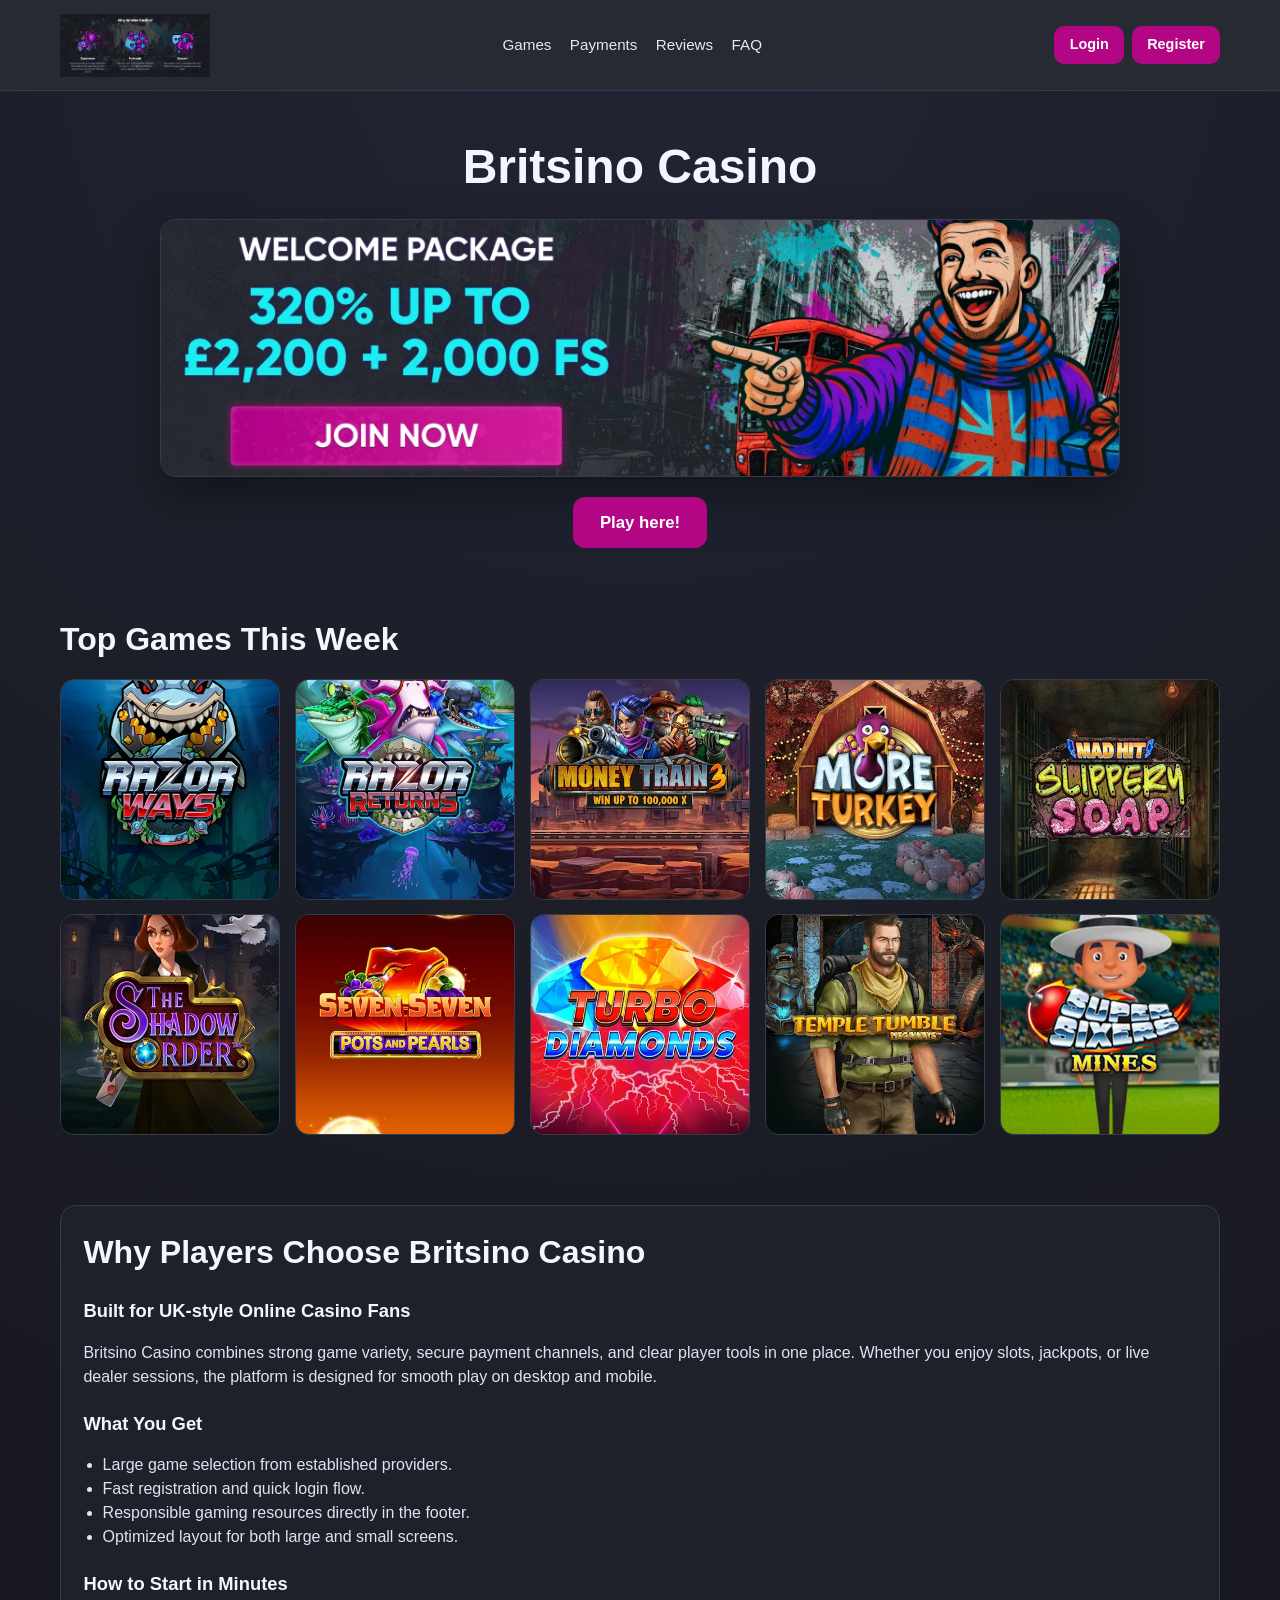
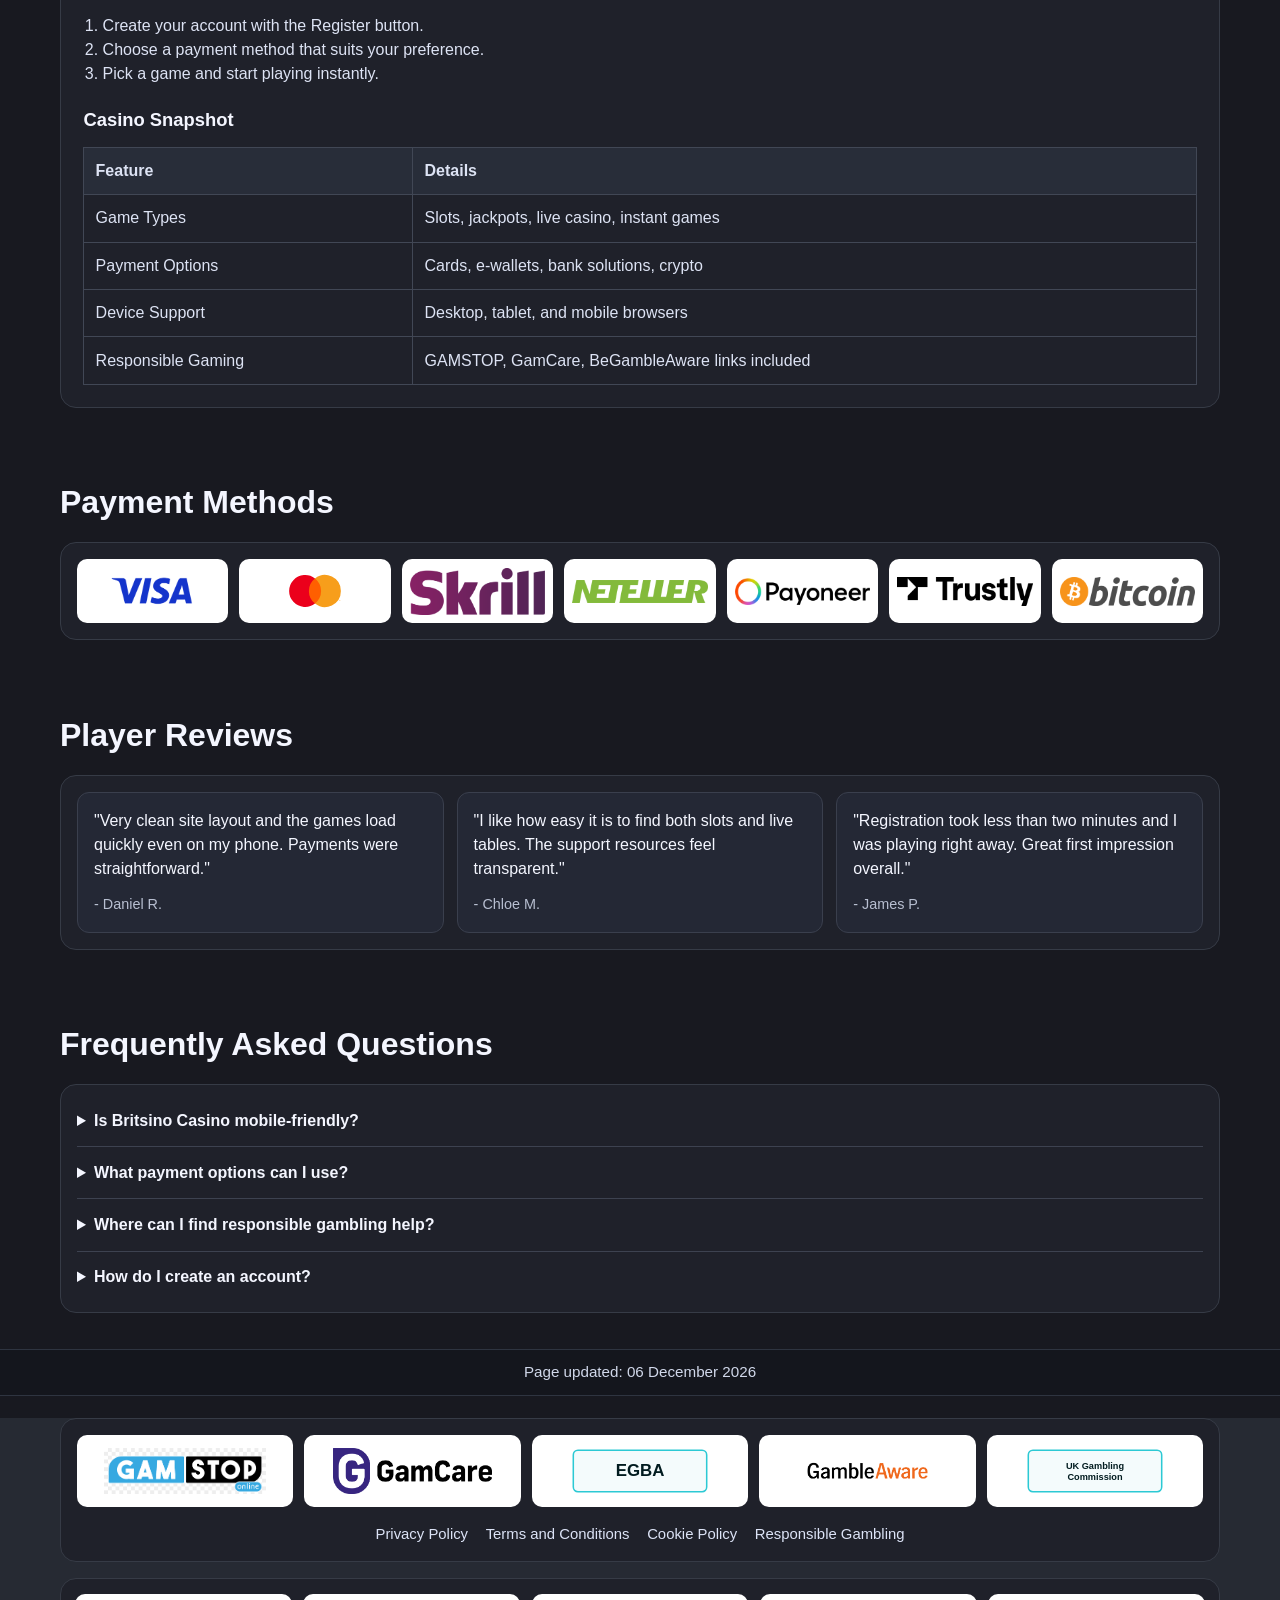
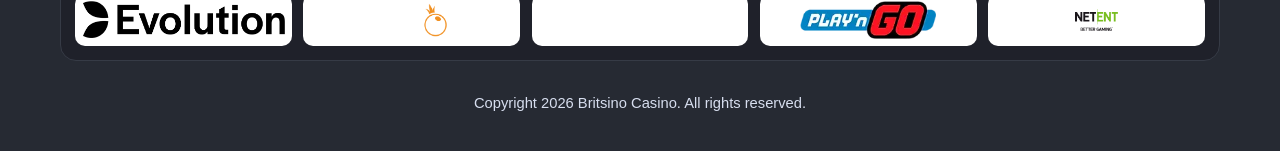
==== en-gb/index.html @ b492dff0 "Add /en-gb homepage copy and canonical/hreflang setup" ====
<!doctype html>
<html lang="en-GB">
  <head>
    <meta charset="UTF-8" />
    <meta name="viewport" content="width=device-width, initial-scale=1.0" />
    <title>Britsino Casino | Home</title>
    <meta
      name="description"
      content="Play top slots, live casino games, and instant classics at Britsino Casino with fast payouts and trusted payment options."
    />
    <base href="/" />
    <link rel="canonical" href="/en-gb/" />
    <link rel="alternate" hreflang="en" href="/en-gb/" />
    <link rel="alternate" hreflang="en-gb" href="/en-gb/" />
    <link rel="icon" type="image/x-icon" href="favicon (12).ico" />
    <link rel="stylesheet" href="styles.css" />
  </head>
  <body>
    <header class="site-header">
      <div class="container header-wrap">
        <a class="brand" href="#" aria-label="Britsino homepage">
          <img src="britsino.webp" alt="Britsino Casino" loading="eager" />
        </a>

        <nav class="main-nav" aria-label="Main navigation">
          <a href="#games">Games</a>
          <a href="#payments">Payments</a>
          <a href="#reviews">Reviews</a>
          <a href="#faq">FAQ</a>
        </nav>

        <div class="header-actions">
          <a class="btn header-btn" href="#">Login</a>
          <a class="btn header-btn" href="/go/">Register</a>
        </div>
      </div>
    </header>

    <main>
      <section class="hero">
        <div class="container">
          <h1>Britsino Casino</h1>
          <img
            class="hero-banner"
            src="britsino casino.webp"
            alt="Britsino Casino banner"
            loading="eager"
          />
          <a href="/go/" class="btn cta-btn">Play here!</a>
        </div>
      </section>

      <section id="games" class="games-section">
        <div class="container">
          <h2>Top Games This Week</h2>
          <div class="games-grid" aria-label="Casino games gallery">
            <article class="game-card"><img src="game images/razor-ways.webp" alt="Razor Ways" loading="lazy" /></article>
            <article class="game-card"><img src="game images/razor-returns.webp" alt="Razor Returns" loading="lazy" /></article>
            <article class="game-card"><img src="game images/money-train-3.webp" alt="Money Train 3" loading="lazy" /></article>
            <article class="game-card"><img src="game images/more-turkey.webp" alt="More Turkey" loading="lazy" /></article>
            <article class="game-card"><img src="game images/mad-hit-slippery-soap.webp" alt="Mad Hit Slippery Soap" loading="lazy" /></article>
            <article class="game-card"><img src="game images/the-shadow-order-pushgaming.webp" alt="The Shadow Order" loading="lazy" /></article>
            <article class="game-card"><img src="game images/seven-seven-pots-and-pearls.webp" alt="Seven Seven Pots and Pearls" loading="lazy" /></article>
            <article class="game-card"><img src="game images/turbo-diamonds-hold-and-win.webp" alt="Turbo Diamonds Hold and Win" loading="lazy" /></article>
            <article class="game-card"><img src="game images/temple-tumble.webp" alt="Temple Tumble" loading="lazy" /></article>
            <article class="game-card"><img src="game images/super-sixers-mines.webp" alt="Super Sixers Mines" loading="lazy" /></article>
          </div>
        </div>
      </section>

      <section class="seo-section">
        <div class="container seo-wrap">
          <h2>Why Players Choose Britsino Casino</h2>
          <h3>Built for UK-style Online Casino Fans</h3>
          <p>
            Britsino Casino combines strong game variety, secure payment channels, and clear player tools in one place. Whether you enjoy slots, jackpots, or live dealer sessions, the platform is designed for smooth play on desktop and mobile.
          </p>

          <h3>What You Get</h3>
          <ul>
            <li>Large game selection from established providers.</li>
            <li>Fast registration and quick login flow.</li>
            <li>Responsible gaming resources directly in the footer.</li>
            <li>Optimized layout for both large and small screens.</li>
          </ul>

          <h3>How to Start in Minutes</h3>
          <ol>
            <li>Create your account with the Register button.</li>
            <li>Choose a payment method that suits your preference.</li>
            <li>Pick a game and start playing instantly.</li>
          </ol>

          <h3>Casino Snapshot</h3>
          <div class="table-wrap">
            <table>
              <thead>
                <tr>
                  <th>Feature</th>
                  <th>Details</th>
                </tr>
              </thead>
              <tbody>
                <tr>
                  <td>Game Types</td>
                  <td>Slots, jackpots, live casino, instant games</td>
                </tr>
                <tr>
                  <td>Payment Options</td>
                  <td>Cards, e-wallets, bank solutions, crypto</td>
                </tr>
                <tr>
                  <td>Device Support</td>
                  <td>Desktop, tablet, and mobile browsers</td>
                </tr>
                <tr>
                  <td>Responsible Gaming</td>
                  <td>GAMSTOP, GamCare, BeGambleAware links included</td>
                </tr>
              </tbody>
            </table>
          </div>
        </div>
      </section>

      <section id="payments" class="payments-section">
        <div class="container">
          <h2>Payment Methods</h2>
          <div class="payments-grid">
            <img src="payment methods/visa-method.png" alt="Visa" loading="lazy" />
            <img src="payment methods/mastercard-method.svg" alt="Mastercard" loading="lazy" />
            <img src="payment methods/skrill-method.png" alt="Skrill" loading="lazy" />
            <img src="payment methods/neteller-method.png" alt="Neteller" loading="lazy" />
            <img src="payment methods/payoneer-method.png" alt="Payoneer" loading="lazy" />
            <img src="payment methods/trustly-method.webp" alt="Trustly" loading="lazy" />
            <img src="payment methods/bitcoin-method.png" alt="Bitcoin" loading="lazy" />
          </div>
        </div>
      </section>

      <section id="reviews" class="reviews-section">
        <div class="container">
          <h2>Player Reviews</h2>
          <div class="reviews-grid">
            <article class="review-card">
              <p>"Very clean site layout and the games load quickly even on my phone. Payments were straightforward."</p>
              <span>- Daniel R.</span>
            </article>
            <article class="review-card">
              <p>"I like how easy it is to find both slots and live tables. The support resources feel transparent."</p>
              <span>- Chloe M.</span>
            </article>
            <article class="review-card">
              <p>"Registration took less than two minutes and I was playing right away. Great first impression overall."</p>
              <span>- James P.</span>
            </article>
          </div>
        </div>
      </section>

      <section id="faq" class="faq-section">
        <div class="container">
          <h2>Frequently Asked Questions</h2>
          <div class="faq-list">
            <details>
              <summary>Is Britsino Casino mobile-friendly?</summary>
              <p>Yes. The platform is optimized for modern mobile browsers with compact navigation and responsive content blocks.</p>
            </details>
            <details>
              <summary>What payment options can I use?</summary>
              <p>You can use cards, e-wallets, Trustly-style bank methods, and selected crypto options depending on availability.</p>
            </details>
            <details>
              <summary>Where can I find responsible gambling help?</summary>
              <p>Trusted organizations are linked in the footer, including GAMSTOP, GamCare, EGBA, and BeGambleAware.</p>
            </details>
            <details>
              <summary>How do I create an account?</summary>
              <p>Click the Register button in the header, fill in your details, and complete the quick sign-up process.</p>
            </details>
          </div>
        </div>
      </section>
    </main>

    <section class="page-updated" aria-label="Page update timestamp">
      <div class="container">
        <p>Page updated: <time id="updated-date" datetime="2026-05-12">12 May 2026</time></p>
      </div>
    </section>

    <footer class="site-footer">
      <div class="container footer-top">
        <div class="trust-badges" aria-label="Trust organizations">
          <a href="https://www.gamstop.co.uk/" target="_blank" rel="noopener noreferrer">
            <img src="trust badges/gamstop.png" alt="Gamstop" loading="lazy" />
          </a>
          <a href="https://www.gamcare.org.uk/" target="_blank" rel="noopener noreferrer">
            <img src="trust badges/GamCare.png" alt="GamCare" loading="lazy" />
          </a>
          <a href="https://www.egba.eu/" target="_blank" rel="noopener noreferrer">
            <img src="trust badges/egba.svg" alt="EGBA" loading="lazy" />
          </a>
          <a href="https://www.begambleaware.org/" target="_blank" rel="noopener noreferrer">
            <img src="trust badges/gambleaware.png" alt="BeGambleAware" loading="lazy" />
          </a>
          <a href="https://www.gamblingcommission.gov.uk/" target="_blank" rel="noopener noreferrer">
            <img src="trust badges/uk-gambling-commission.svg" alt="UK Gambling Commission" loading="lazy" />
          </a>
        </div>

        <nav class="policy-links" aria-label="Policy links">
          <a href="#">Privacy Policy</a>
          <a href="#">Terms and Conditions</a>
          <a href="#">Cookie Policy</a>
          <a href="#">Responsible Gambling</a>
        </nav>
      </div>

      <div class="container providers-wrap" aria-label="Game providers">
        <img src="providers/evolution.png" alt="Evolution" loading="lazy" />
        <img src="providers/pragmatic-play.png" alt="Pragmatic Play" loading="lazy" />
        <img src="providers/quickspin.png" alt="Quickspin" loading="lazy" />
        <img src="providers/playngo.webp" alt="Play'n GO" loading="lazy" />
        <img src="providers/netentlogo.png" alt="NetEnt" loading="lazy" />
      </div>

      <div class="container copyright">
        <p>Copyright 2026 Britsino Casino. All rights reserved.</p>
      </div>
    </footer>

    <script src="script.js"></script>
  </body>
</html>
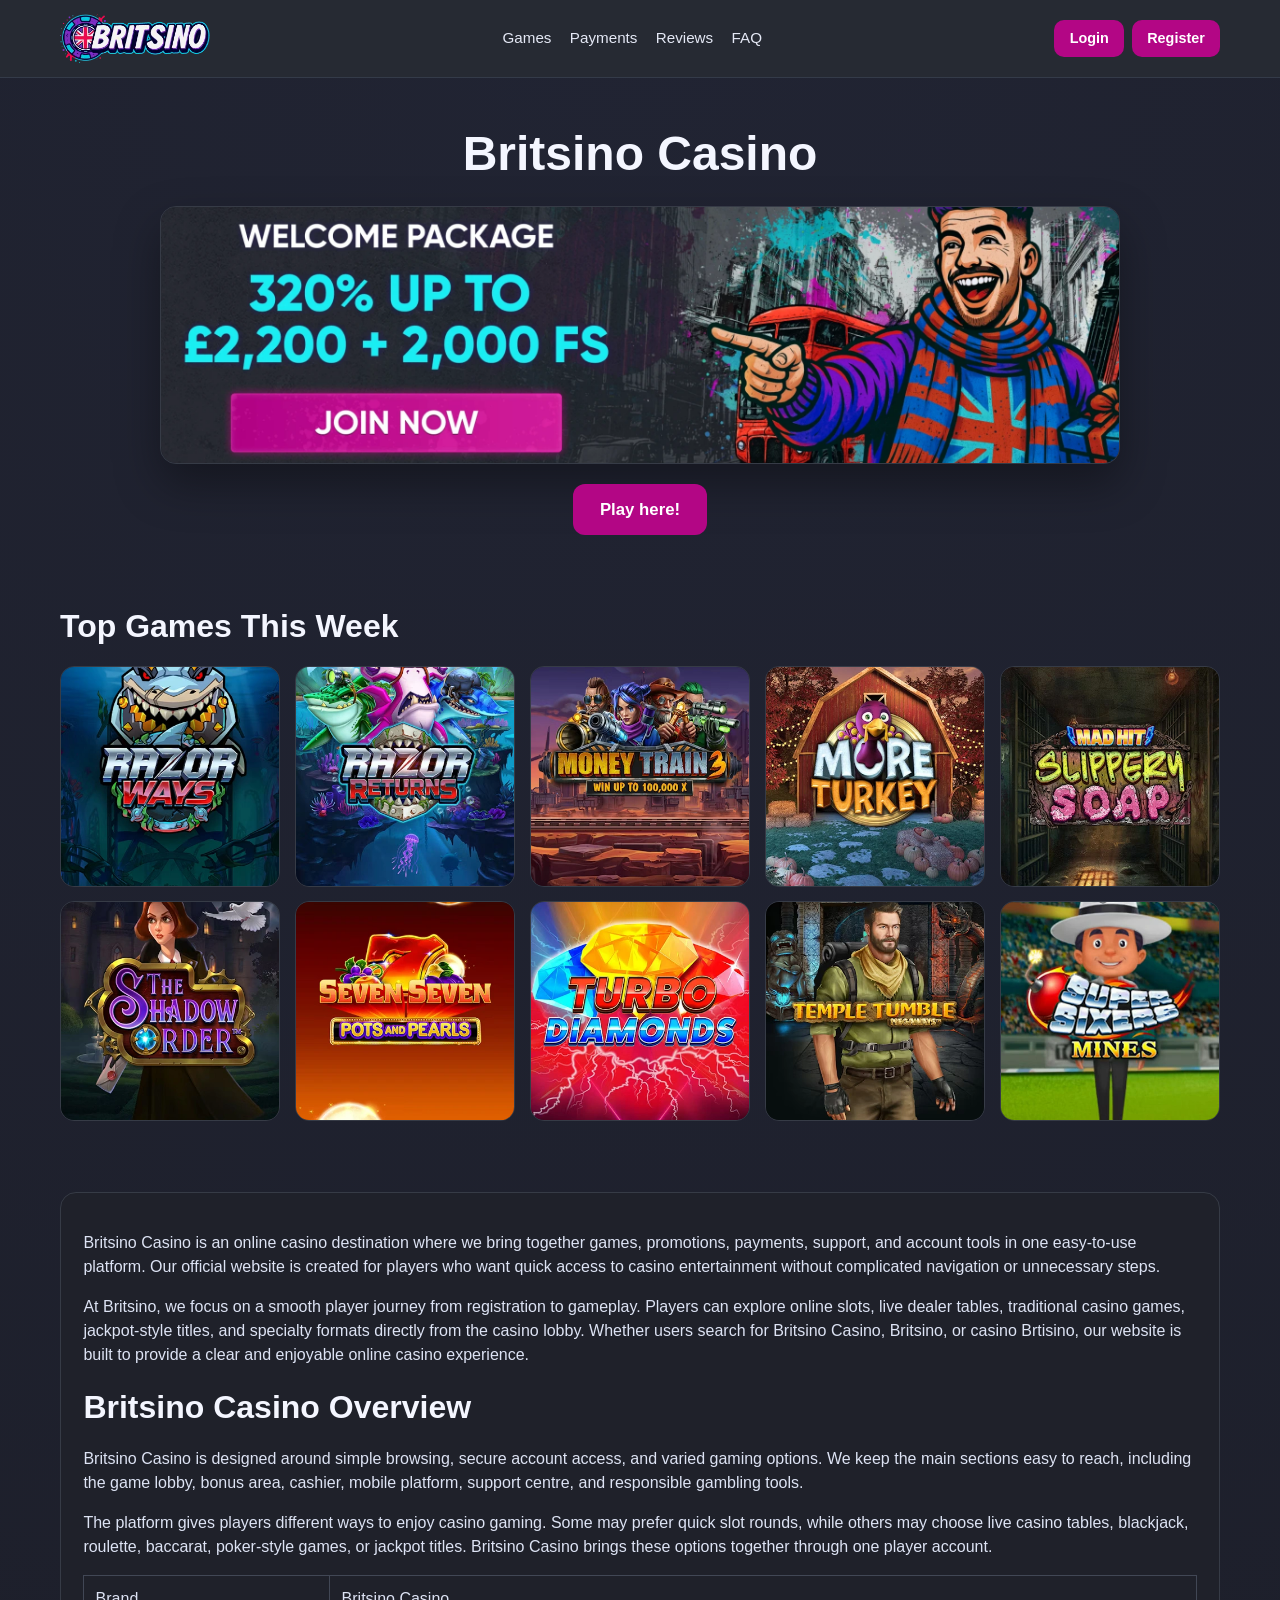
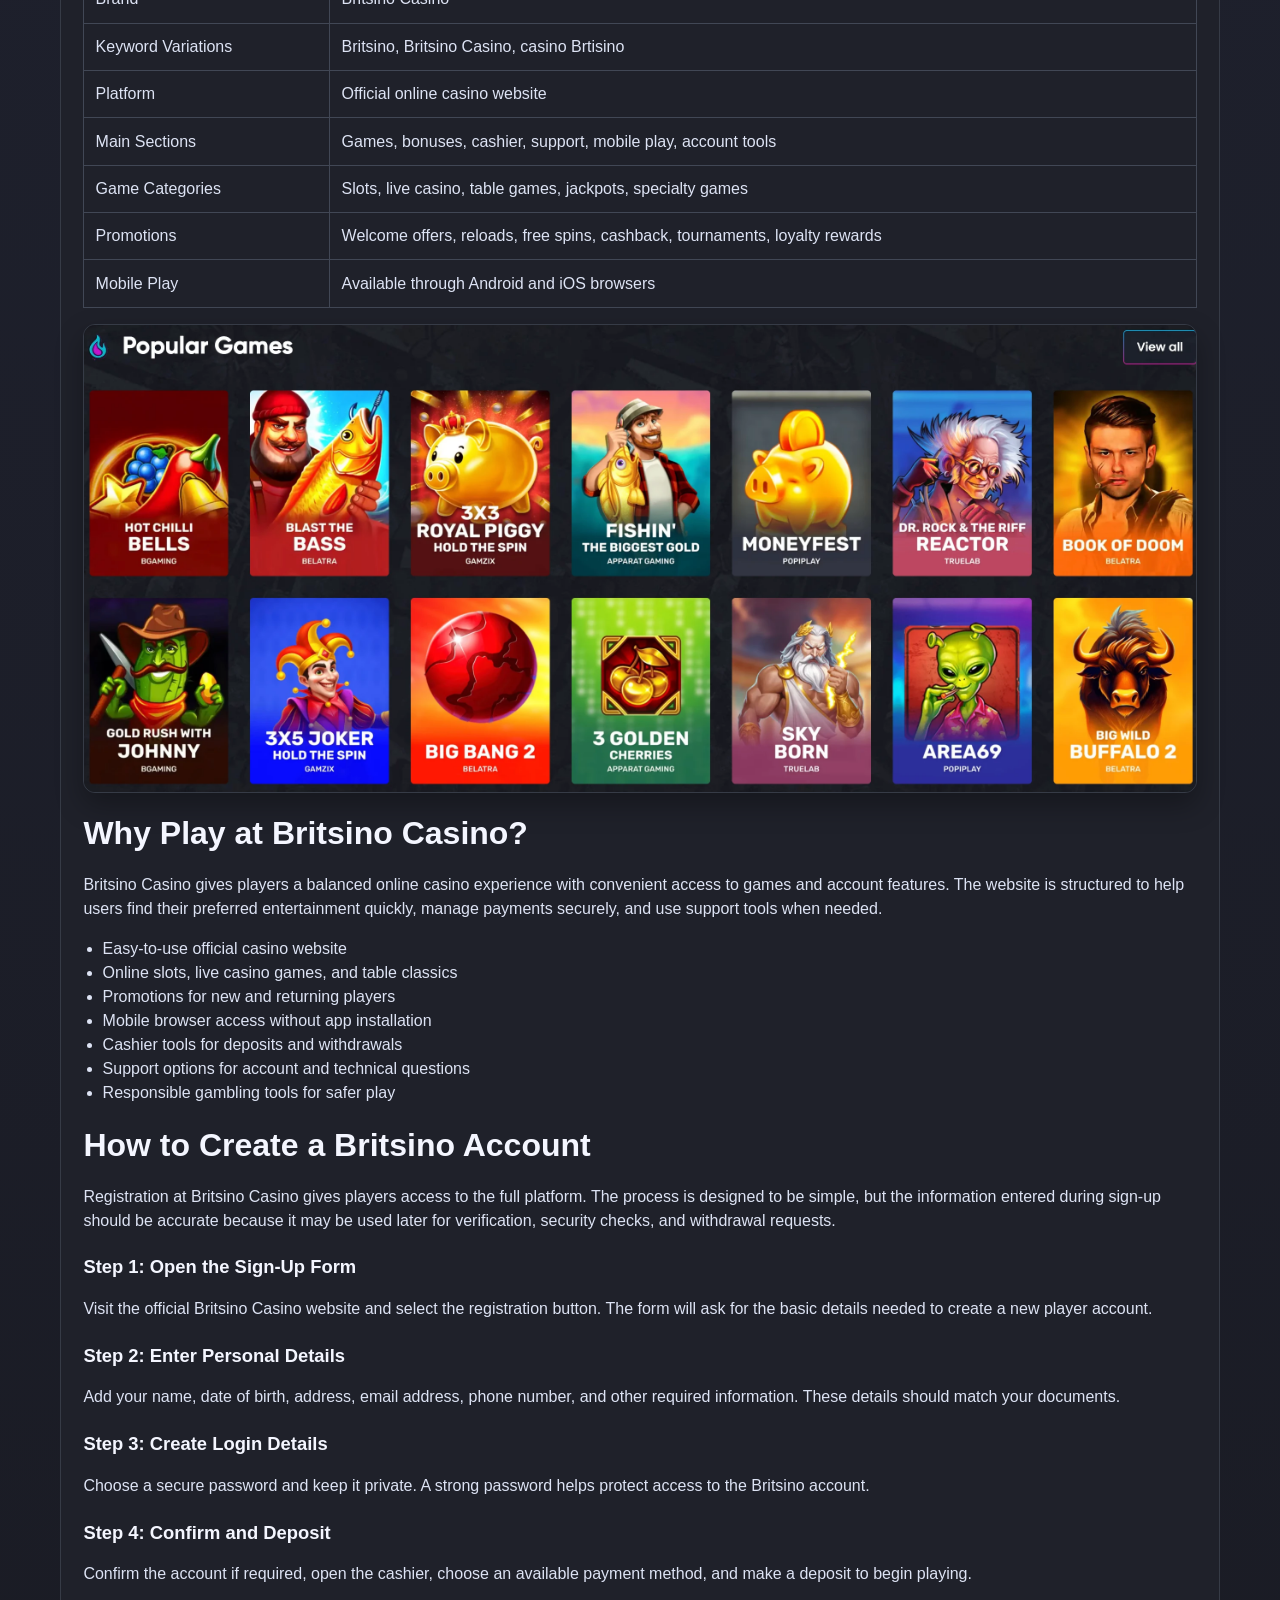
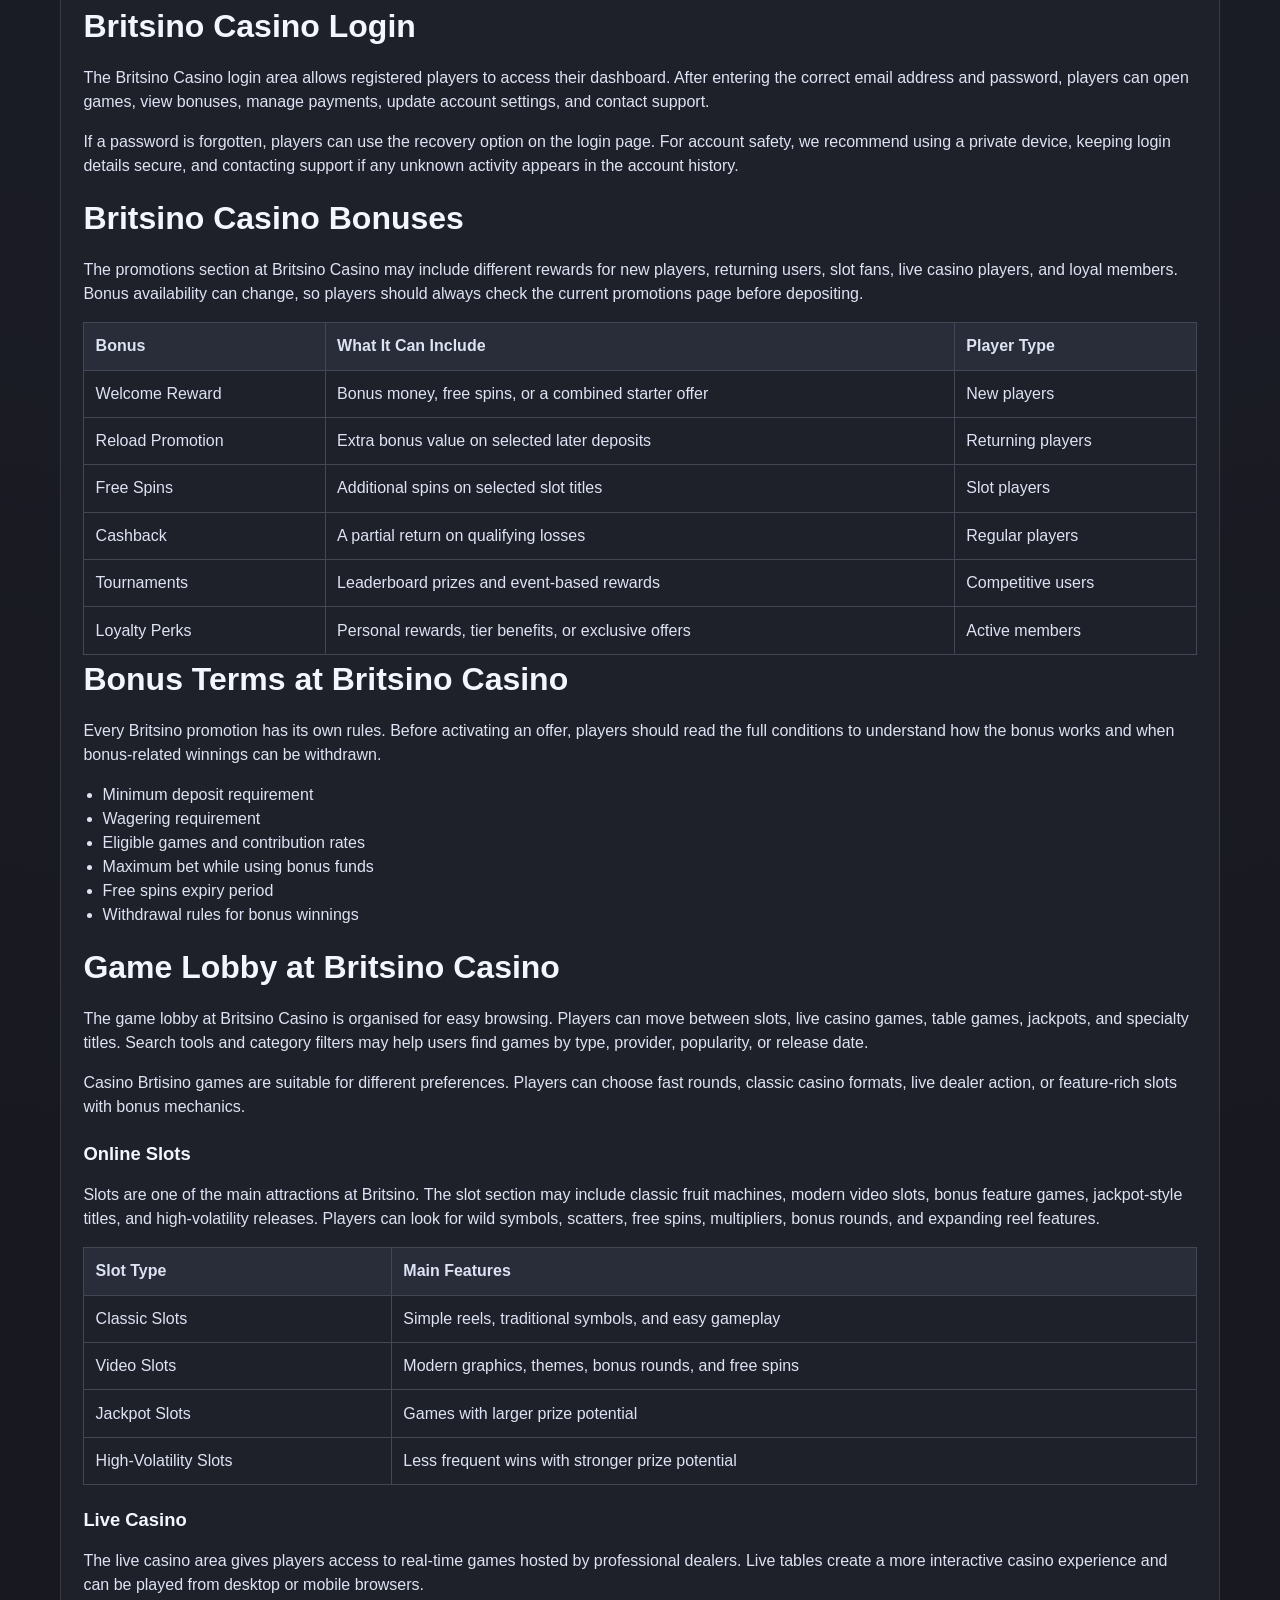
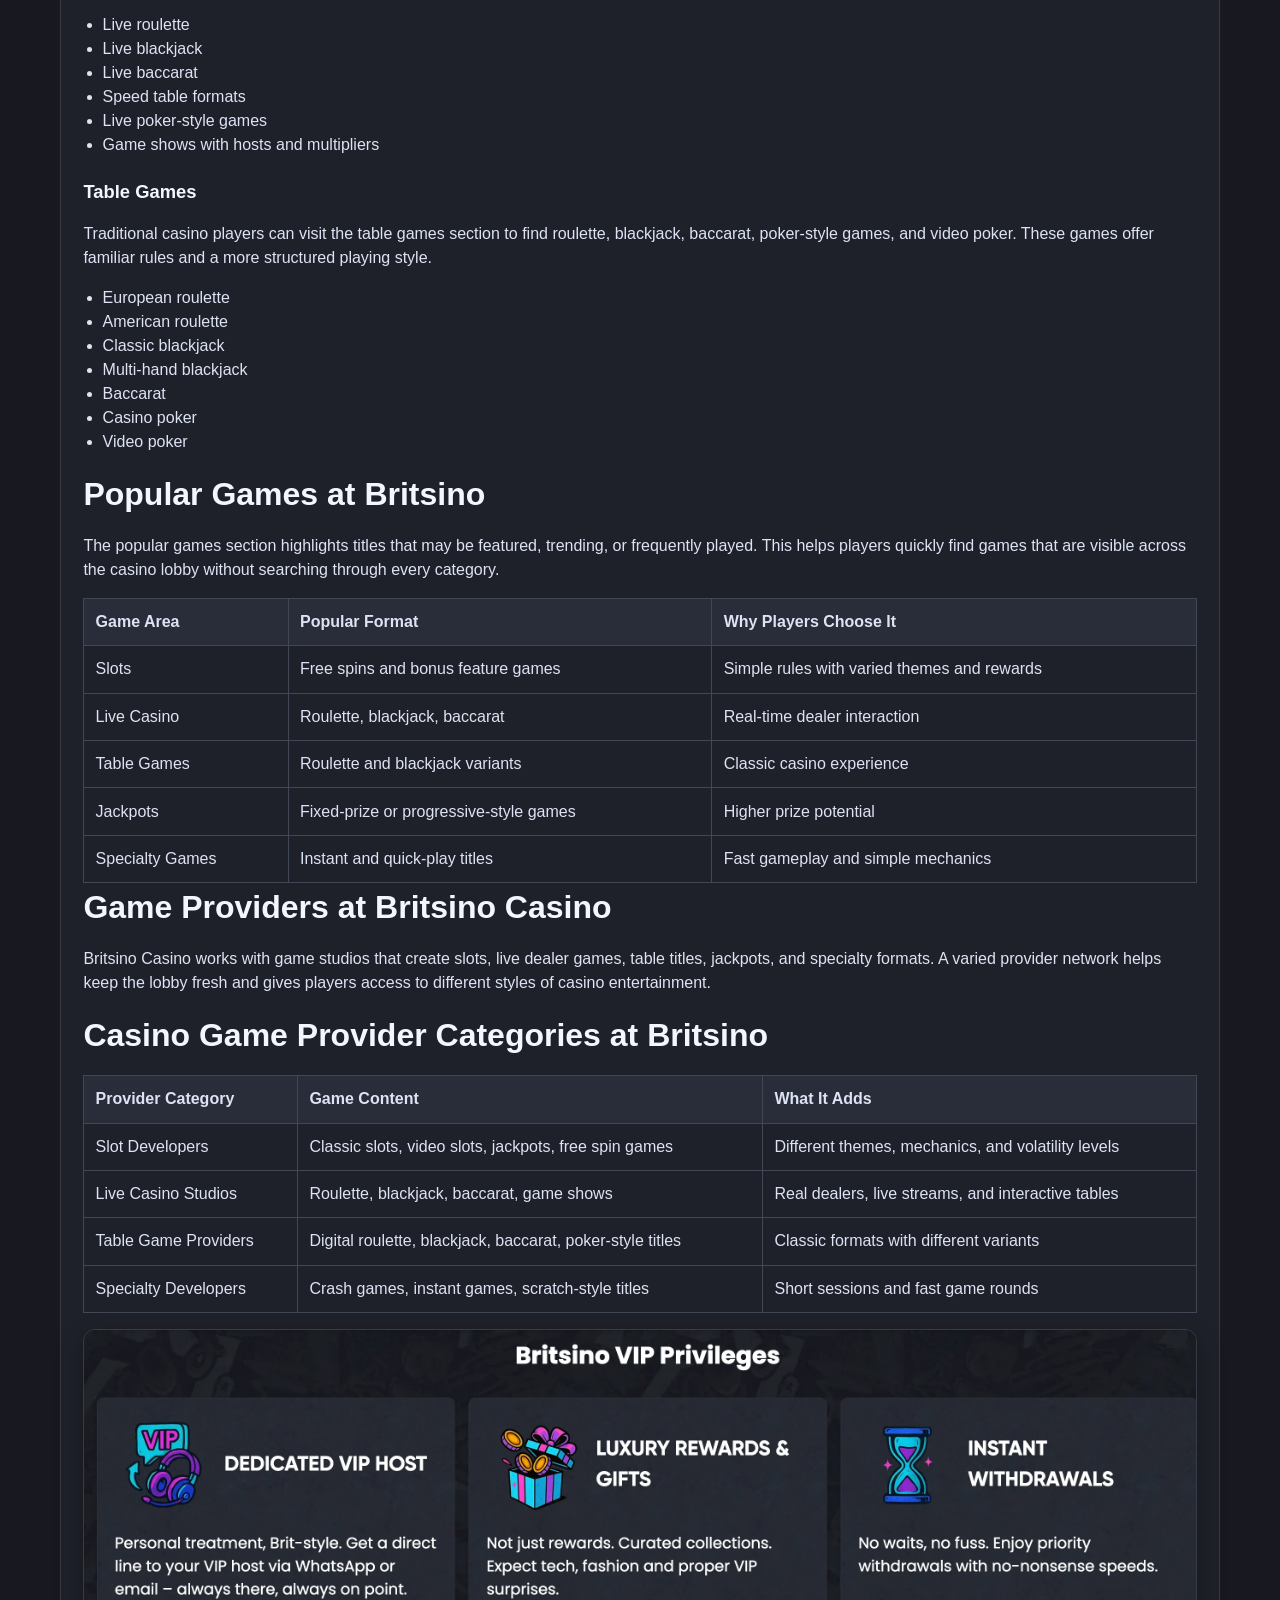
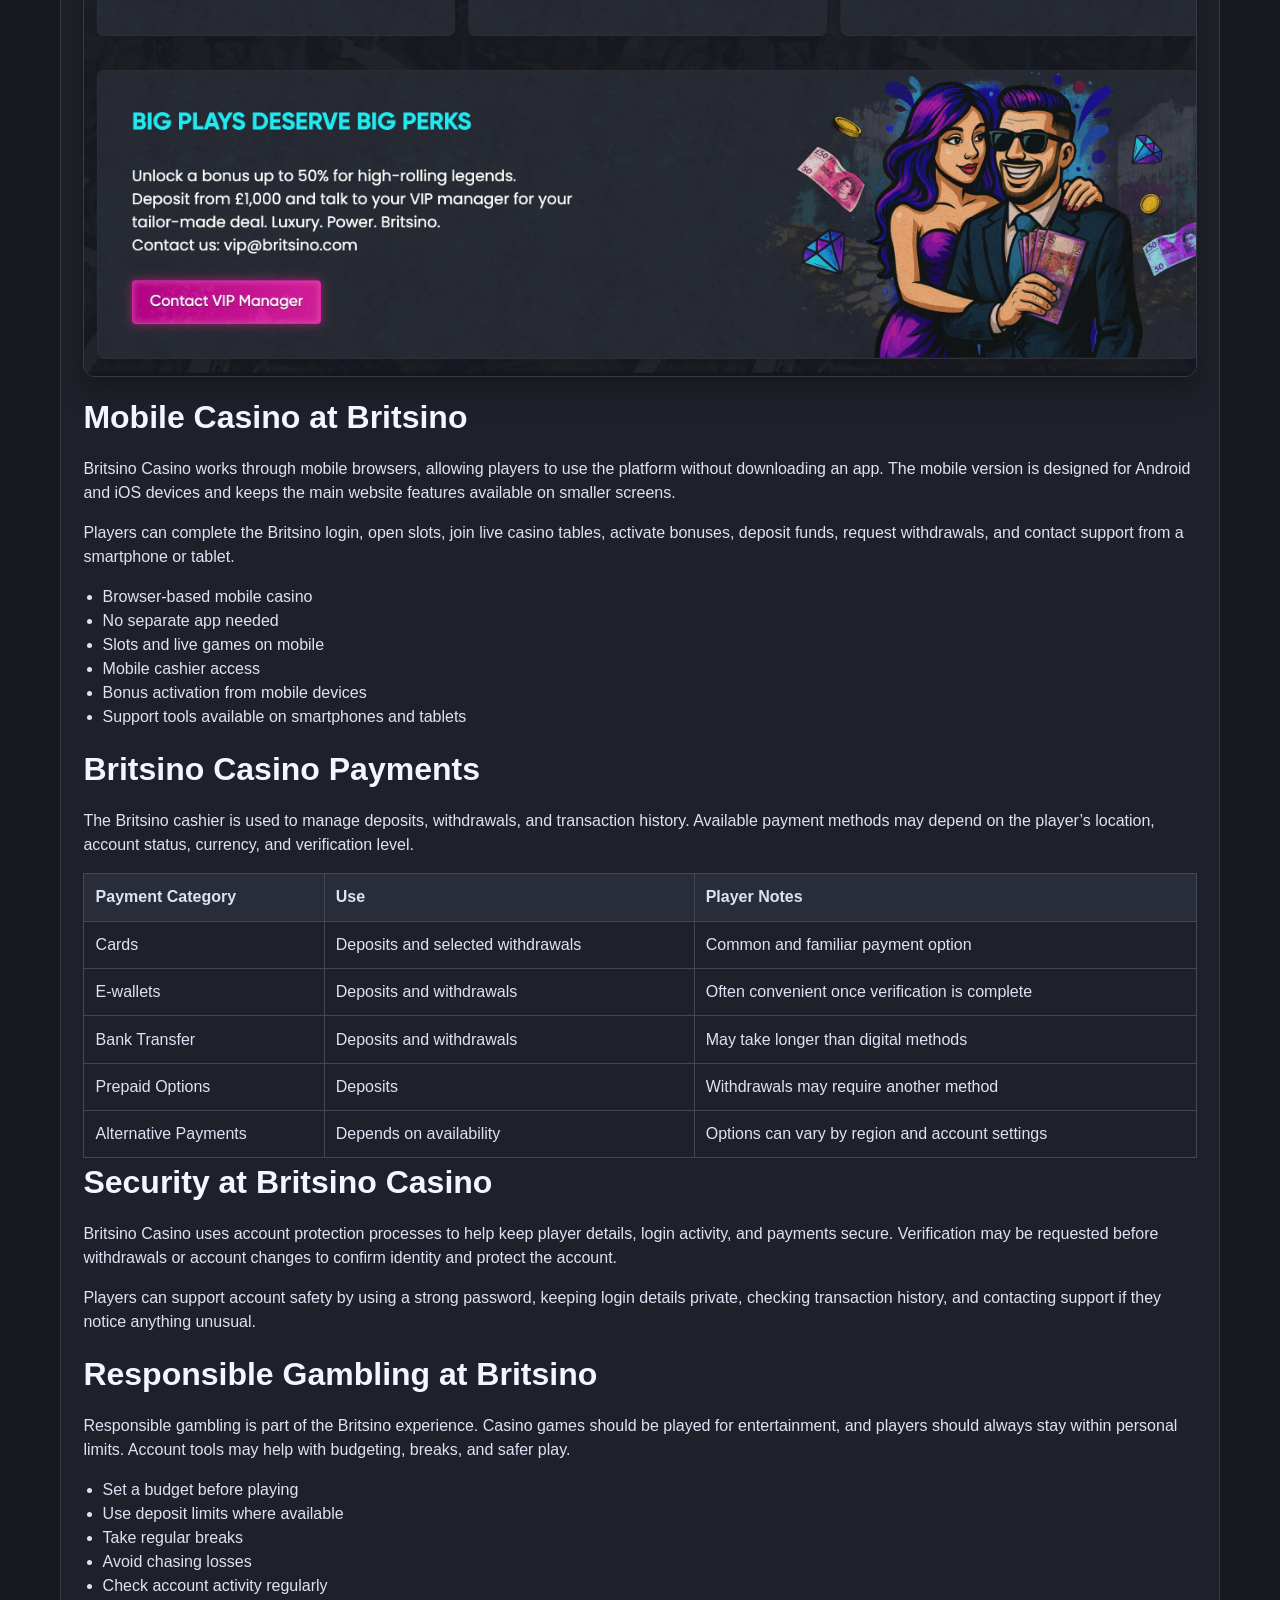
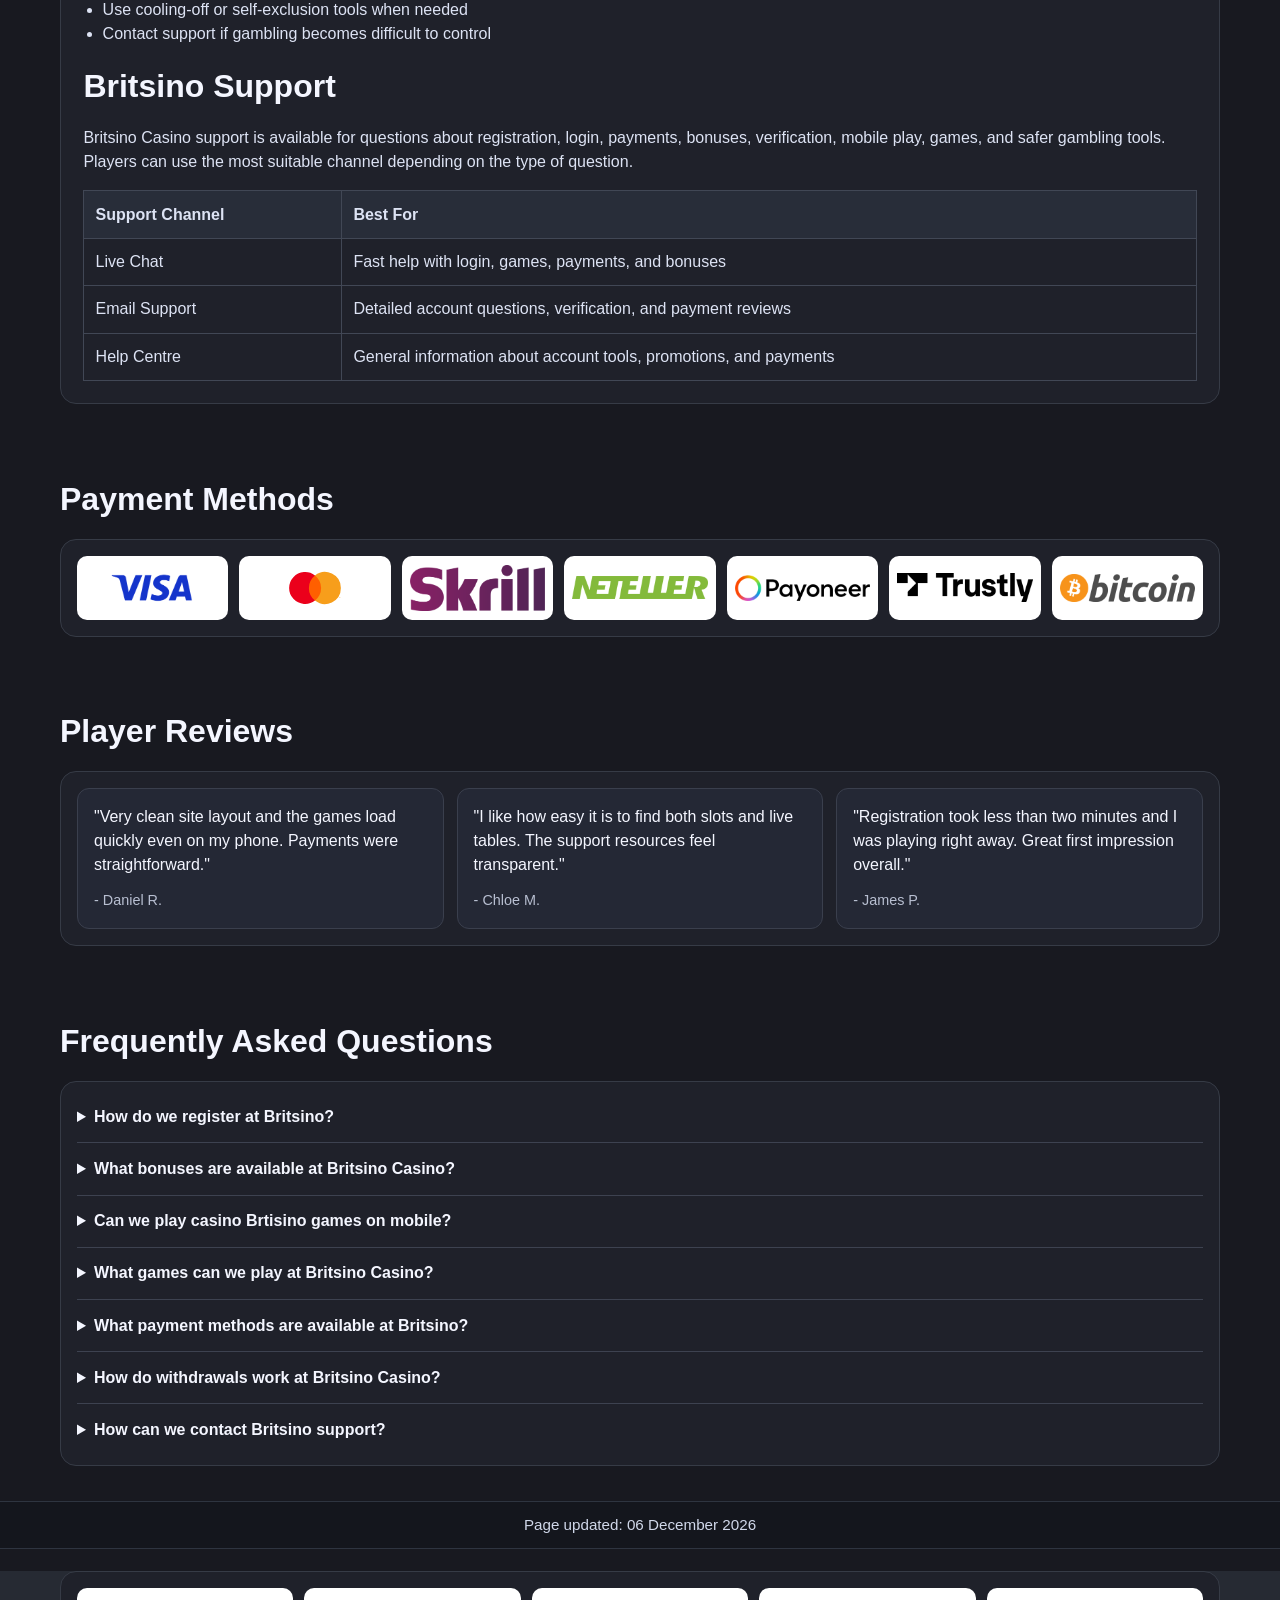
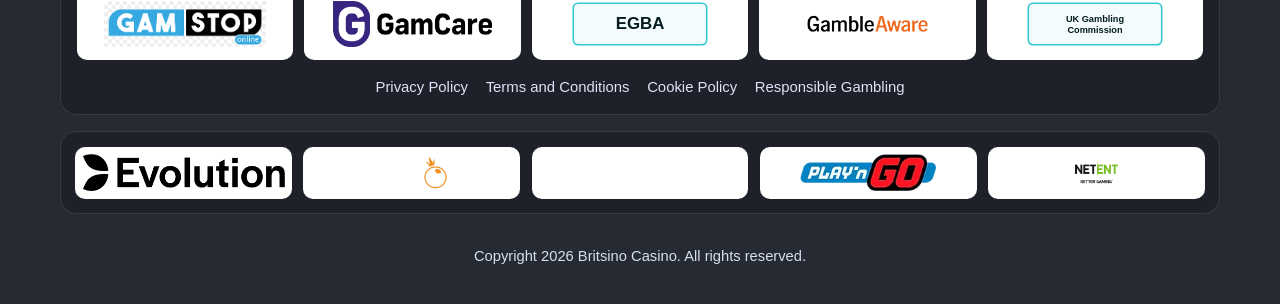
==== commit 2dc2efcd: "Import full homepage source text and update brand assets" ====
--- a/en-gb/index.html
+++ b/en-gb/index.html
@@ -3,10 +3,10 @@
   <head>
     <meta charset="UTF-8" />
     <meta name="viewport" content="width=device-width, initial-scale=1.0" />
-    <title>Britsino Casino | Home</title>
+    <title>Britsino Casino Official Site – Casino Games, Bonuses, Payments & Mobile Access</title>
     <meta
       name="description"
-      content="Play top slots, live casino games, and instant classics at Britsino Casino with fast payouts and trusted payment options."
+      content="Explore Britsino Casino official website for online slots, live casino tables, table games, promotions, secure payment tools, mobile browser play, support, and responsible gambling features."
     />
     <base href="/" />
     <link rel="canonical" href="/en-gb/" />
@@ -70,56 +70,671 @@
 
       <section class="seo-section">
         <div class="container seo-wrap">
-          <h2>Why Players Choose Britsino Casino</h2>
-          <h3>Built for UK-style Online Casino Fans</h3>
-          <p>
-            Britsino Casino combines strong game variety, secure payment channels, and clear player tools in one place. Whether you enjoy slots, jackpots, or live dealer sessions, the platform is designed for smooth play on desktop and mobile.
-          </p>
-
-          <h3>What You Get</h3>
+          <p>Britsino Casino is an online casino destination where we bring together games, promotions, payments, support, and account tools in one easy-to-use platform. Our official website is created for players who want quick access to casino entertainment without complicated navigation or unnecessary steps.</p>
+
+          <p>At Britsino, we focus on a smooth player journey from registration to gameplay. Players can explore online slots, live dealer tables, traditional casino games, jackpot-style titles, and specialty formats directly from the casino lobby. Whether users search for Britsino Casino, Britsino, or casino Brtisino, our website is built to provide a clear and enjoyable online casino experience.</p>
+
+          <h2>Britsino Casino Overview</h2>
+
+          <p>Britsino Casino is designed around simple browsing, secure account access, and varied gaming options. We keep the main sections easy to reach, including the game lobby, bonus area, cashier, mobile platform, support centre, and responsible gambling tools.</p>
+
+          <p>The platform gives players different ways to enjoy casino gaming. Some may prefer quick slot rounds, while others may choose live casino tables, blackjack, roulette, baccarat, poker-style games, or jackpot titles. Britsino Casino brings these options together through one player account.</p>
+
+          <table>
+
+            <tbody>
+
+              <tr>
+
+                <td>Brand</td>
+
+                <td>Britsino Casino</td>
+
+              </tr>
+
+              <tr>
+
+                <td>Keyword Variations</td>
+
+                <td>Britsino, Britsino Casino, casino Brtisino</td>
+
+              </tr>
+
+              <tr>
+
+                <td>Platform</td>
+
+                <td>Official online casino website</td>
+
+              </tr>
+
+              <tr>
+
+                <td>Main Sections</td>
+
+                <td>Games, bonuses, cashier, support, mobile play, account tools</td>
+
+              </tr>
+
+              <tr>
+
+                <td>Game Categories</td>
+
+                <td>Slots, live casino, table games, jackpots, specialty games</td>
+
+              </tr>
+
+              <tr>
+
+                <td>Promotions</td>
+
+                <td>Welcome offers, reloads, free spins, cashback, tournaments, loyalty rewards</td>
+
+              </tr>
+
+              <tr>
+
+                <td>Mobile Play</td>
+
+                <td>Available through Android and iOS browsers</td>
+
+              </tr>
+
+            </tbody>
+
+          </table>
+
+                    <figure class="seo-inline-image">
+
+                      <img src="britsino images/britsino games.webp" alt="Britsino Casino games" loading="lazy" />
+
+                    </figure>
+
+          <h2>Why Play at Britsino Casino?</h2>
+
+          <p>Britsino Casino gives players a balanced online casino experience with convenient access to games and account features. The website is structured to help users find their preferred entertainment quickly, manage payments securely, and use support tools when needed.</p>
+
           <ul>
-            <li>Large game selection from established providers.</li>
-            <li>Fast registration and quick login flow.</li>
-            <li>Responsible gaming resources directly in the footer.</li>
-            <li>Optimized layout for both large and small screens.</li>
+
+            <li>Easy-to-use official casino website</li>
+
+            <li>Online slots, live casino games, and table classics</li>
+
+            <li>Promotions for new and returning players</li>
+
+            <li>Mobile browser access without app installation</li>
+
+            <li>Cashier tools for deposits and withdrawals</li>
+
+            <li>Support options for account and technical questions</li>
+
+            <li>Responsible gambling tools for safer play</li>
+
           </ul>
 
-          <h3>How to Start in Minutes</h3>
-          <ol>
-            <li>Create your account with the Register button.</li>
-            <li>Choose a payment method that suits your preference.</li>
-            <li>Pick a game and start playing instantly.</li>
-          </ol>
-
-          <h3>Casino Snapshot</h3>
-          <div class="table-wrap">
-            <table>
-              <thead>
-                <tr>
-                  <th>Feature</th>
-                  <th>Details</th>
-                </tr>
-              </thead>
-              <tbody>
-                <tr>
-                  <td>Game Types</td>
-                  <td>Slots, jackpots, live casino, instant games</td>
-                </tr>
-                <tr>
-                  <td>Payment Options</td>
-                  <td>Cards, e-wallets, bank solutions, crypto</td>
-                </tr>
-                <tr>
-                  <td>Device Support</td>
-                  <td>Desktop, tablet, and mobile browsers</td>
-                </tr>
-                <tr>
-                  <td>Responsible Gaming</td>
-                  <td>GAMSTOP, GamCare, BeGambleAware links included</td>
-                </tr>
-              </tbody>
-            </table>
+          <h2>How to Create a Britsino Account</h2>
+
+          <p>Registration at Britsino Casino gives players access to the full platform. The process is designed to be simple, but the information entered during sign-up should be accurate because it may be used later for verification, security checks, and withdrawal requests.</p>
+
+          <div>
+
+            <h3>Step 1: Open the Sign-Up Form</h3>
+
+            <p>Visit the official Britsino Casino website and select the registration button. The form will ask for the basic details needed to create a new player account.</p>
+
+            <h3>Step 2: Enter Personal Details</h3>
+
+            <p>Add your name, date of birth, address, email address, phone number, and other required information. These details should match your documents.</p>
+
+            <h3>Step 3: Create Login Details</h3>
+
+            <p>Choose a secure password and keep it private. A strong password helps protect access to the Britsino account.</p>
+
+            <h3>Step 4: Confirm and Deposit</h3>
+
+            <p>Confirm the account if required, open the cashier, choose an available payment method, and make a deposit to begin playing.</p>
+
           </div>
+
+          <h2>Britsino Casino Login</h2>
+
+          <p>The Britsino Casino login area allows registered players to access their dashboard. After entering the correct email address and password, players can open games, view bonuses, manage payments, update account settings, and contact support.</p>
+
+          <p>If a password is forgotten, players can use the recovery option on the login page. For account safety, we recommend using a private device, keeping login details secure, and contacting support if any unknown activity appears in the account history.</p>
+
+          <h2>Britsino Casino Bonuses</h2>
+
+          <p>The promotions section at Britsino Casino may include different rewards for new players, returning users, slot fans, live casino players, and loyal members. Bonus availability can change, so players should always check the current promotions page before depositing.</p>
+
+          <table>
+
+            <thead>
+
+              <tr>
+
+                <th>Bonus</th>
+
+                <th>What It Can Include</th>
+
+                <th>Player Type</th>
+
+              </tr>
+
+            </thead>
+
+            <tbody>
+
+              <tr>
+
+                <td>Welcome Reward</td>
+
+                <td>Bonus money, free spins, or a combined starter offer</td>
+
+                <td>New players</td>
+
+              </tr>
+
+              <tr>
+
+                <td>Reload Promotion</td>
+
+                <td>Extra bonus value on selected later deposits</td>
+
+                <td>Returning players</td>
+
+              </tr>
+
+              <tr>
+
+                <td>Free Spins</td>
+
+                <td>Additional spins on selected slot titles</td>
+
+                <td>Slot players</td>
+
+              </tr>
+
+              <tr>
+
+                <td>Cashback</td>
+
+                <td>A partial return on qualifying losses</td>
+
+                <td>Regular players</td>
+
+              </tr>
+
+              <tr>
+
+                <td>Tournaments</td>
+
+                <td>Leaderboard prizes and event-based rewards</td>
+
+                <td>Competitive users</td>
+
+              </tr>
+
+              <tr>
+
+                <td>Loyalty Perks</td>
+
+                <td>Personal rewards, tier benefits, or exclusive offers</td>
+
+                <td>Active members</td>
+
+              </tr>
+
+            </tbody>
+
+          </table>
+
+          <h2>Bonus Terms at Britsino Casino</h2>
+
+          <p>Every Britsino promotion has its own rules. Before activating an offer, players should read the full conditions to understand how the bonus works and when bonus-related winnings can be withdrawn.</p>
+
+          <ul>
+
+            <li>Minimum deposit requirement</li>
+
+            <li>Wagering requirement</li>
+
+            <li>Eligible games and contribution rates</li>
+
+            <li>Maximum bet while using bonus funds</li>
+
+            <li>Free spins expiry period</li>
+
+            <li>Withdrawal rules for bonus winnings</li>
+
+          </ul>
+
+          <h2>Game Lobby at Britsino Casino</h2>
+
+          <p>The game lobby at Britsino Casino is organised for easy browsing. Players can move between slots, live casino games, table games, jackpots, and specialty titles. Search tools and category filters may help users find games by type, provider, popularity, or release date.</p>
+
+          <p>Casino Brtisino games are suitable for different preferences. Players can choose fast rounds, classic casino formats, live dealer action, or feature-rich slots with bonus mechanics.</p>
+
+          <h3>Online Slots</h3>
+
+          <p>Slots are one of the main attractions at Britsino. The slot section may include classic fruit machines, modern video slots, bonus feature games, jackpot-style titles, and high-volatility releases. Players can look for wild symbols, scatters, free spins, multipliers, bonus rounds, and expanding reel features.</p>
+
+          <table>
+
+            <thead>
+
+              <tr>
+
+                <th>Slot Type</th>
+
+                <th>Main Features</th>
+
+              </tr>
+
+            </thead>
+
+            <tbody>
+
+              <tr>
+
+                <td>Classic Slots</td>
+
+                <td>Simple reels, traditional symbols, and easy gameplay</td>
+
+              </tr>
+
+              <tr>
+
+                <td>Video Slots</td>
+
+                <td>Modern graphics, themes, bonus rounds, and free spins</td>
+
+              </tr>
+
+              <tr>
+
+                <td>Jackpot Slots</td>
+
+                <td>Games with larger prize potential</td>
+
+              </tr>
+
+              <tr>
+
+                <td>High-Volatility Slots</td>
+
+                <td>Less frequent wins with stronger prize potential</td>
+
+              </tr>
+
+            </tbody>
+
+          </table>
+
+          <h3>Live Casino</h3>
+
+          <p>The live casino area gives players access to real-time games hosted by professional dealers. Live tables create a more interactive casino experience and can be played from desktop or mobile browsers.</p>
+
+          <ul>
+
+            <li>Live roulette</li>
+
+            <li>Live blackjack</li>
+
+            <li>Live baccarat</li>
+
+            <li>Speed table formats</li>
+
+            <li>Live poker-style games</li>
+
+            <li>Game shows with hosts and multipliers</li>
+
+          </ul>
+
+          <h3>Table Games</h3>
+
+          <p>Traditional casino players can visit the table games section to find roulette, blackjack, baccarat, poker-style games, and video poker. These games offer familiar rules and a more structured playing style.</p>
+
+          <ul>
+
+            <li>European roulette</li>
+
+            <li>American roulette</li>
+
+            <li>Classic blackjack</li>
+
+            <li>Multi-hand blackjack</li>
+
+            <li>Baccarat</li>
+
+            <li>Casino poker</li>
+
+            <li>Video poker</li>
+
+          </ul>
+
+          <h2>Popular Games at Britsino</h2>
+
+          <p>The popular games section highlights titles that may be featured, trending, or frequently played. This helps players quickly find games that are visible across the casino lobby without searching through every category.</p>
+
+          <table>
+
+            <thead>
+
+              <tr>
+
+                <th>Game Area</th>
+
+                <th>Popular Format</th>
+
+                <th>Why Players Choose It</th>
+
+              </tr>
+
+            </thead>
+
+            <tbody>
+
+              <tr>
+
+                <td>Slots</td>
+
+                <td>Free spins and bonus feature games</td>
+
+                <td>Simple rules with varied themes and rewards</td>
+
+              </tr>
+
+              <tr>
+
+                <td>Live Casino</td>
+
+                <td>Roulette, blackjack, baccarat</td>
+
+                <td>Real-time dealer interaction</td>
+
+              </tr>
+
+              <tr>
+
+                <td>Table Games</td>
+
+                <td>Roulette and blackjack variants</td>
+
+                <td>Classic casino experience</td>
+
+              </tr>
+
+              <tr>
+
+                <td>Jackpots</td>
+
+                <td>Fixed-prize or progressive-style games</td>
+
+                <td>Higher prize potential</td>
+
+              </tr>
+
+              <tr>
+
+                <td>Specialty Games</td>
+
+                <td>Instant and quick-play titles</td>
+
+                <td>Fast gameplay and simple mechanics</td>
+
+              </tr>
+
+            </tbody>
+
+          </table>
+
+          <h2>Game Providers at Britsino Casino</h2>
+
+          <p>Britsino Casino works with game studios that create slots, live dealer games, table titles, jackpots, and specialty formats. A varied provider network helps keep the lobby fresh and gives players access to different styles of casino entertainment.</p>
+
+          <h2>Casino Game Provider Categories at Britsino</h2>
+
+          <table>
+
+            <thead>
+
+              <tr>
+
+                <th>Provider Category</th>
+
+                <th>Game Content</th>
+
+                <th>What It Adds</th>
+
+              </tr>
+
+            </thead>
+
+            <tbody>
+
+              <tr>
+
+                <td>Slot Developers</td>
+
+                <td>Classic slots, video slots, jackpots, free spin games</td>
+
+                <td>Different themes, mechanics, and volatility levels</td>
+
+              </tr>
+
+              <tr>
+
+                <td>Live Casino Studios</td>
+
+                <td>Roulette, blackjack, baccarat, game shows</td>
+
+                <td>Real dealers, live streams, and interactive tables</td>
+
+              </tr>
+
+              <tr>
+
+                <td>Table Game Providers</td>
+
+                <td>Digital roulette, blackjack, baccarat, poker-style titles</td>
+
+                <td>Classic formats with different variants</td>
+
+              </tr>
+
+              <tr>
+
+                <td>Specialty Developers</td>
+
+                <td>Crash games, instant games, scratch-style titles</td>
+
+                <td>Short sessions and fast game rounds</td>
+
+              </tr>
+
+            </tbody>
+
+          </table>
+
+                    <figure class="seo-inline-image">
+
+                      <img src="britsino images/britsino vip club.webp" alt="Britsino Casino VIP Club" loading="lazy" />
+
+                    </figure>
+
+          <h2>Mobile Casino at Britsino</h2>
+
+          <p>Britsino Casino works through mobile browsers, allowing players to use the platform without downloading an app. The mobile version is designed for Android and iOS devices and keeps the main website features available on smaller screens.</p>
+
+          <p>Players can complete the Britsino login, open slots, join live casino tables, activate bonuses, deposit funds, request withdrawals, and contact support from a smartphone or tablet.</p>
+
+          <ul>
+
+            <li>Browser-based mobile casino</li>
+
+            <li>No separate app needed</li>
+
+            <li>Slots and live games on mobile</li>
+
+            <li>Mobile cashier access</li>
+
+            <li>Bonus activation from mobile devices</li>
+
+            <li>Support tools available on smartphones and tablets</li>
+
+          </ul>
+
+          <h2>Britsino Casino Payments</h2>
+
+          <p>The Britsino cashier is used to manage deposits, withdrawals, and transaction history. Available payment methods may depend on the player’s location, account status, currency, and verification level.</p>
+
+          <table>
+
+            <thead>
+
+              <tr>
+
+                <th>Payment Category</th>
+
+                <th>Use</th>
+
+                <th>Player Notes</th>
+
+              </tr>
+
+            </thead>
+
+            <tbody>
+
+              <tr>
+
+                <td>Cards</td>
+
+                <td>Deposits and selected withdrawals</td>
+
+                <td>Common and familiar payment option</td>
+
+              </tr>
+
+              <tr>
+
+                <td>E-wallets</td>
+
+                <td>Deposits and withdrawals</td>
+
+                <td>Often convenient once verification is complete</td>
+
+              </tr>
+
+              <tr>
+
+                <td>Bank Transfer</td>
+
+                <td>Deposits and withdrawals</td>
+
+                <td>May take longer than digital methods</td>
+
+              </tr>
+
+              <tr>
+
+                <td>Prepaid Options</td>
+
+                <td>Deposits</td>
+
+                <td>Withdrawals may require another method</td>
+
+              </tr>
+
+              <tr>
+
+                <td>Alternative Payments</td>
+
+                <td>Depends on availability</td>
+
+                <td>Options can vary by region and account settings</td>
+
+              </tr>
+
+            </tbody>
+
+          </table>
+
+          <h2>Security at Britsino Casino</h2>
+
+          <p>Britsino Casino uses account protection processes to help keep player details, login activity, and payments secure. Verification may be requested before withdrawals or account changes to confirm identity and protect the account.</p>
+
+          <p>Players can support account safety by using a strong password, keeping login details private, checking transaction history, and contacting support if they notice anything unusual.</p>
+
+          <h2>Responsible Gambling at Britsino</h2>
+
+          <p>Responsible gambling is part of the Britsino experience. Casino games should be played for entertainment, and players should always stay within personal limits. Account tools may help with budgeting, breaks, and safer play.</p>
+
+          <ul>
+
+            <li>Set a budget before playing</li>
+
+            <li>Use deposit limits where available</li>
+
+            <li>Take regular breaks</li>
+
+            <li>Avoid chasing losses</li>
+
+            <li>Check account activity regularly</li>
+
+            <li>Use cooling-off or self-exclusion tools when needed</li>
+
+            <li>Contact support if gambling becomes difficult to control</li>
+
+          </ul>
+
+          <h2>Britsino Support</h2>
+
+          <p>Britsino Casino support is available for questions about registration, login, payments, bonuses, verification, mobile play, games, and safer gambling tools. Players can use the most suitable channel depending on the type of question.</p>
+
+          <table>
+
+            <thead>
+
+              <tr>
+
+                <th>Support Channel</th>
+
+                <th>Best For</th>
+
+              </tr>
+
+            </thead>
+
+            <tbody>
+
+              <tr>
+
+                <td>Live Chat</td>
+
+                <td>Fast help with login, games, payments, and bonuses</td>
+
+              </tr>
+
+              <tr>
+
+                <td>Email Support</td>
+
+                <td>Detailed account questions, verification, and payment reviews</td>
+
+              </tr>
+
+              <tr>
+
+                <td>Help Centre</td>
+
+                <td>General information about account tools, promotions, and payments</td>
+
+              </tr>
+
+            </tbody>
+
+          </table>
         </div>
       </section>
 
@@ -163,20 +778,32 @@
           <h2>Frequently Asked Questions</h2>
           <div class="faq-list">
             <details>
-              <summary>Is Britsino Casino mobile-friendly?</summary>
-              <p>Yes. The platform is optimized for modern mobile browsers with compact navigation and responsive content blocks.</p>
+              <summary>How do we register at Britsino?</summary>
+              <p>We register at Britsino by opening the sign-up form, entering the requested details, creating a secure password, confirming the account if required, and making a deposit through the cashier.</p>
             </details>
             <details>
-              <summary>What payment options can I use?</summary>
-              <p>You can use cards, e-wallets, Trustly-style bank methods, and selected crypto options depending on availability.</p>
+              <summary>What bonuses are available at Britsino Casino?</summary>
+              <p>Britsino Casino may offer welcome rewards, free spins, reload promotions, cashback, tournaments, and loyalty offers. Each promotion has separate terms that should be checked before activation.</p>
             </details>
             <details>
-              <summary>Where can I find responsible gambling help?</summary>
-              <p>Trusted organizations are linked in the footer, including GAMSTOP, GamCare, EGBA, and BeGambleAware.</p>
+              <summary>Can we play casino Brtisino games on mobile?</summary>
+              <p>Yes, casino Brtisino games can be played through Android and iOS browsers. The mobile site gives access to games, payments, bonuses, support, and account settings.</p>
             </details>
             <details>
-              <summary>How do I create an account?</summary>
-              <p>Click the Register button in the header, fill in your details, and complete the quick sign-up process.</p>
+              <summary>What games can we play at Britsino Casino?</summary>
+              <p>Players can access slots, live casino games, roulette, blackjack, baccarat, poker-style games, jackpot titles, and specialty games where available.</p>
+            </details>
+            <details>
+              <summary>What payment methods are available at Britsino?</summary>
+              <p>Payment options may include cards, e-wallets, bank transfers, prepaid methods, and alternative payment options depending on region and account status.</p>
+            </details>
+            <details>
+              <summary>How do withdrawals work at Britsino Casino?</summary>
+              <p>Withdrawals are requested from the cashier. Verification and payment checks may be required before funds are approved and sent to the selected method.</p>
+            </details>
+            <details>
+              <summary>How can we contact Britsino support?</summary>
+              <p>Players can contact Britsino support through live chat for quick assistance or email for more detailed account, payment, verification, or technical questions.</p>
             </details>
           </div>
         </div>
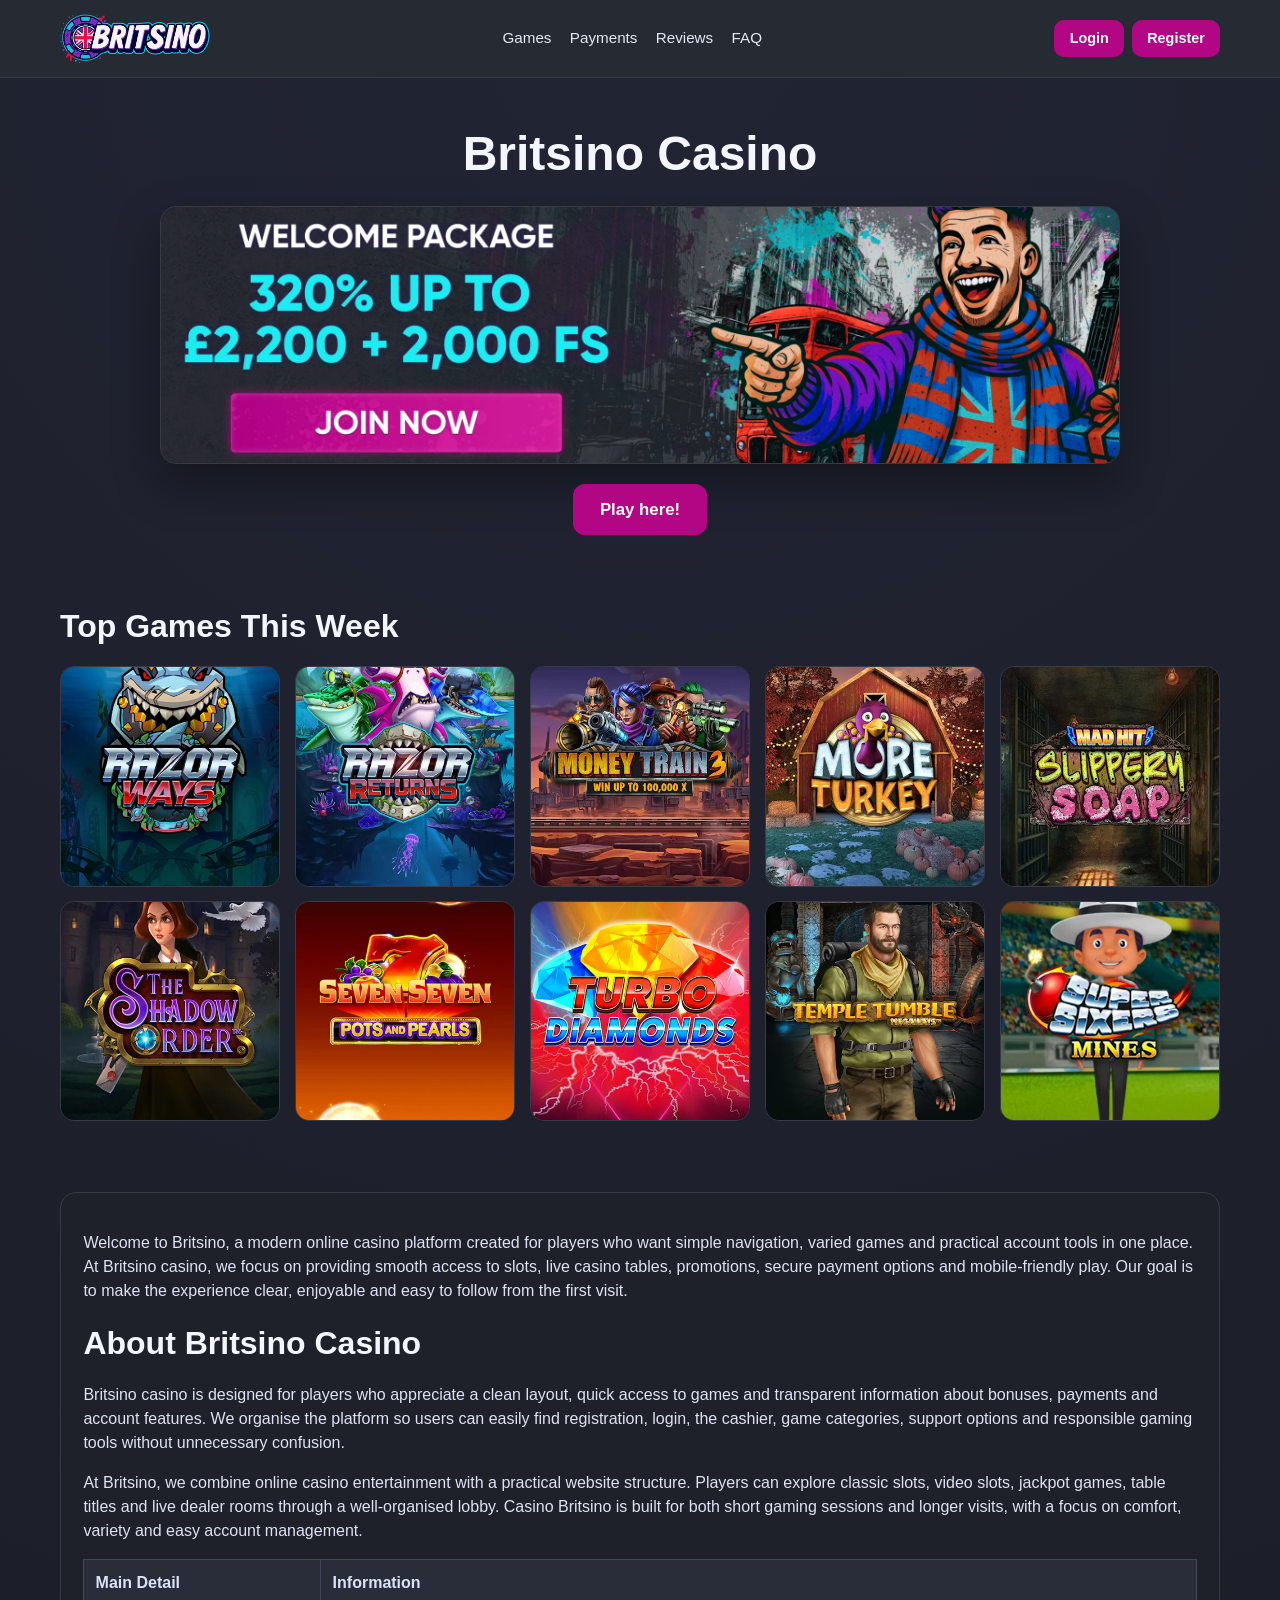
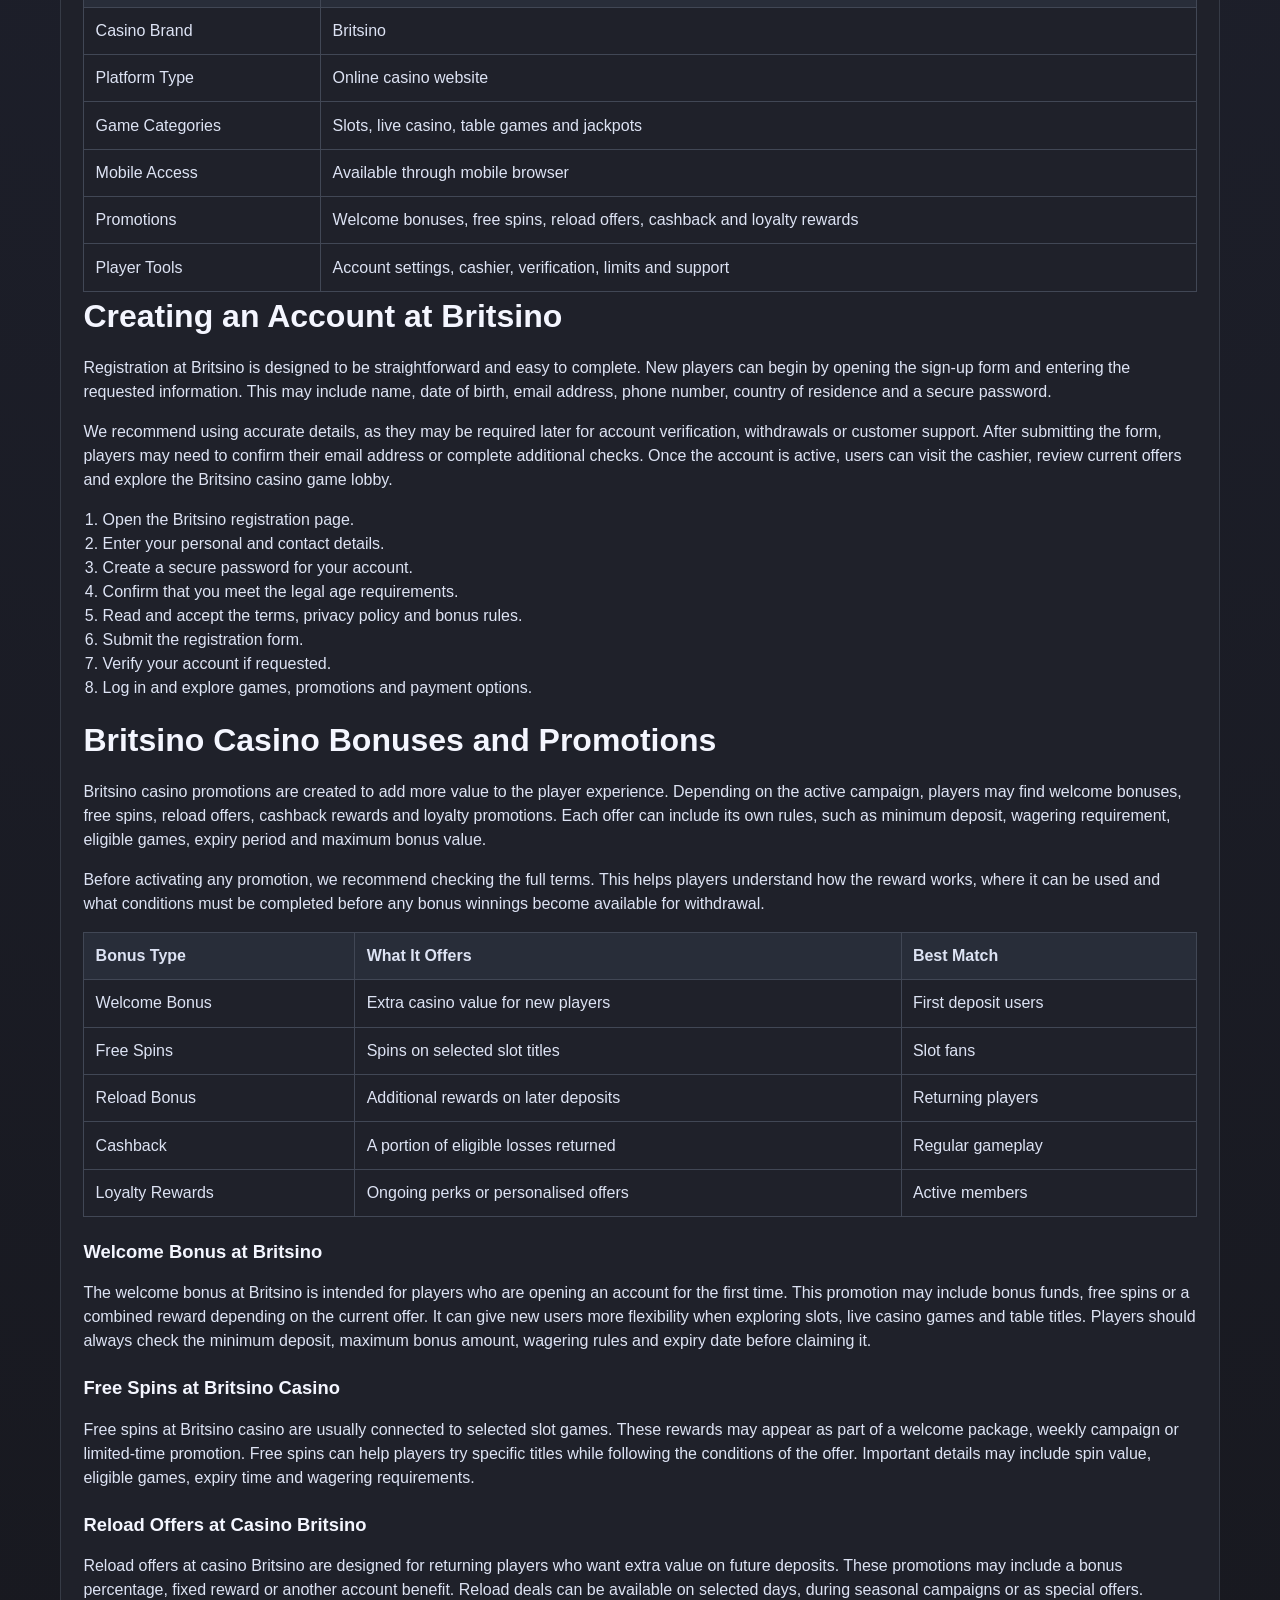
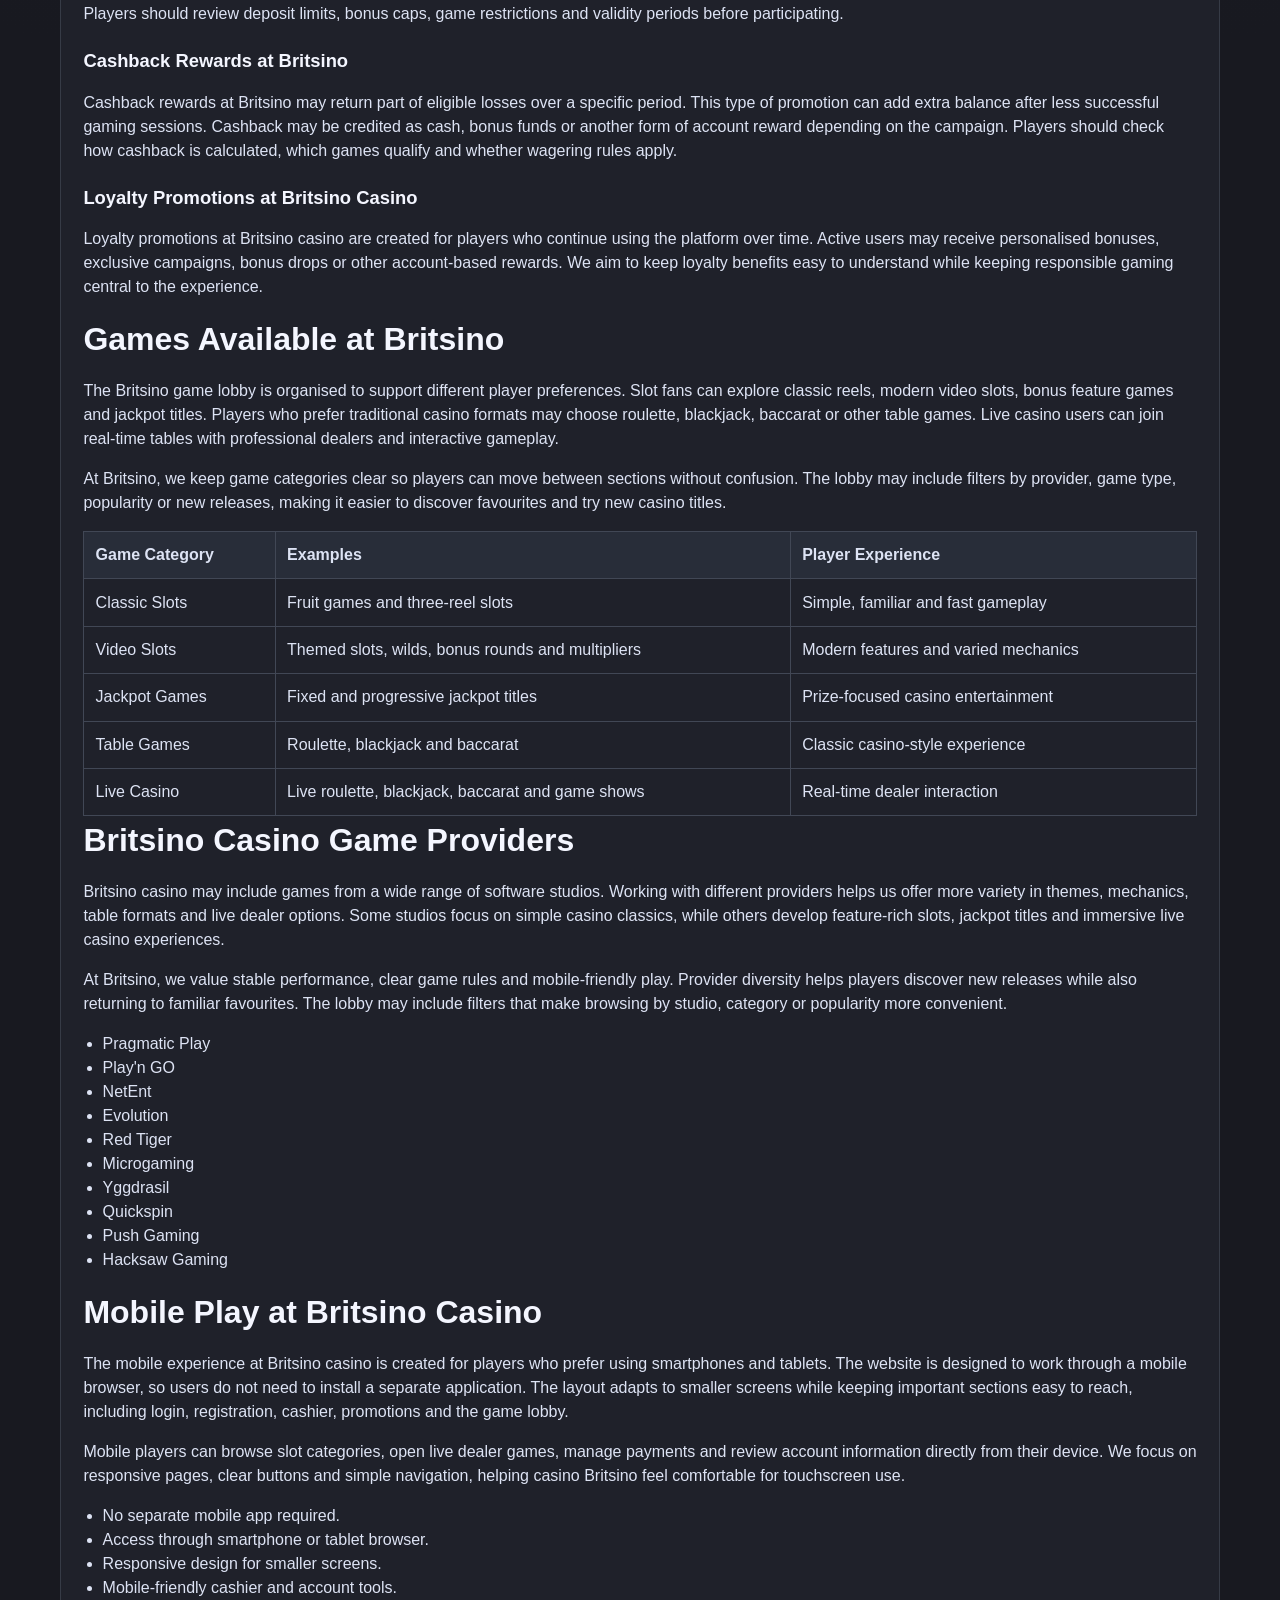
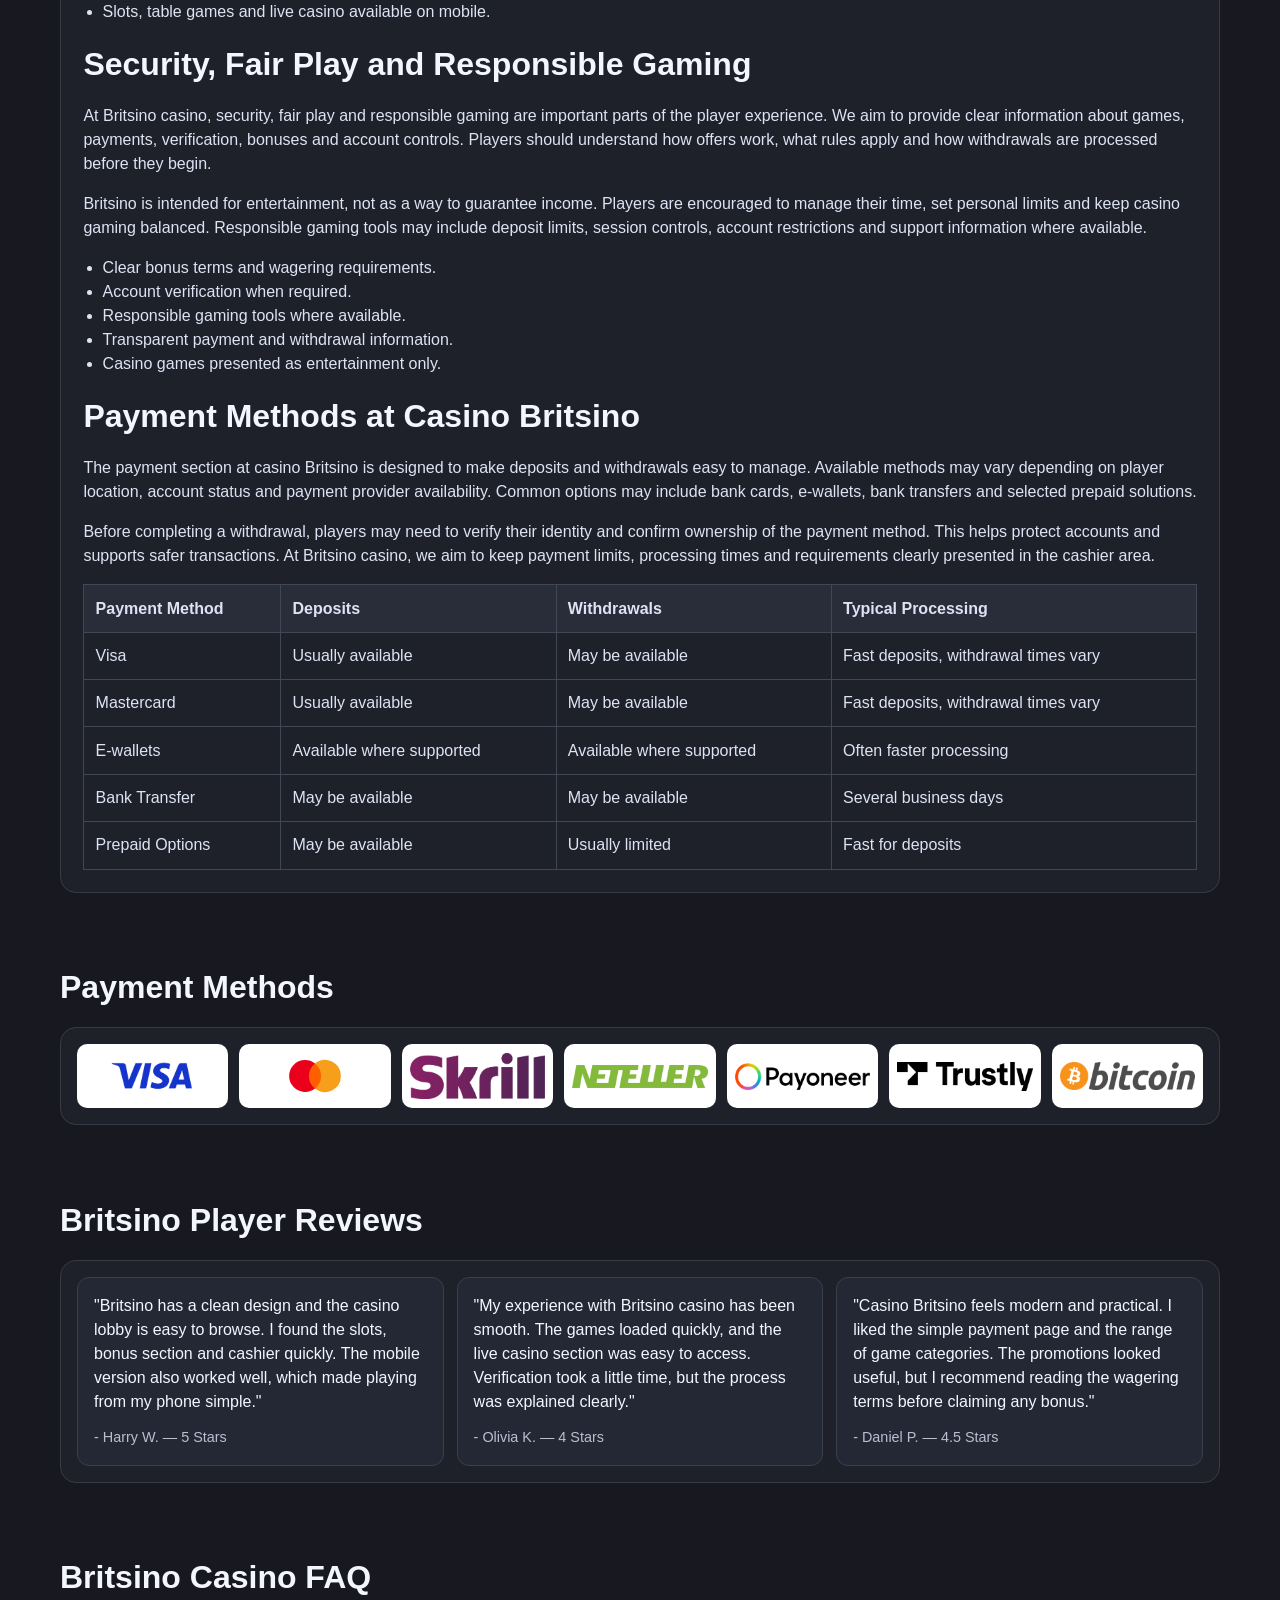
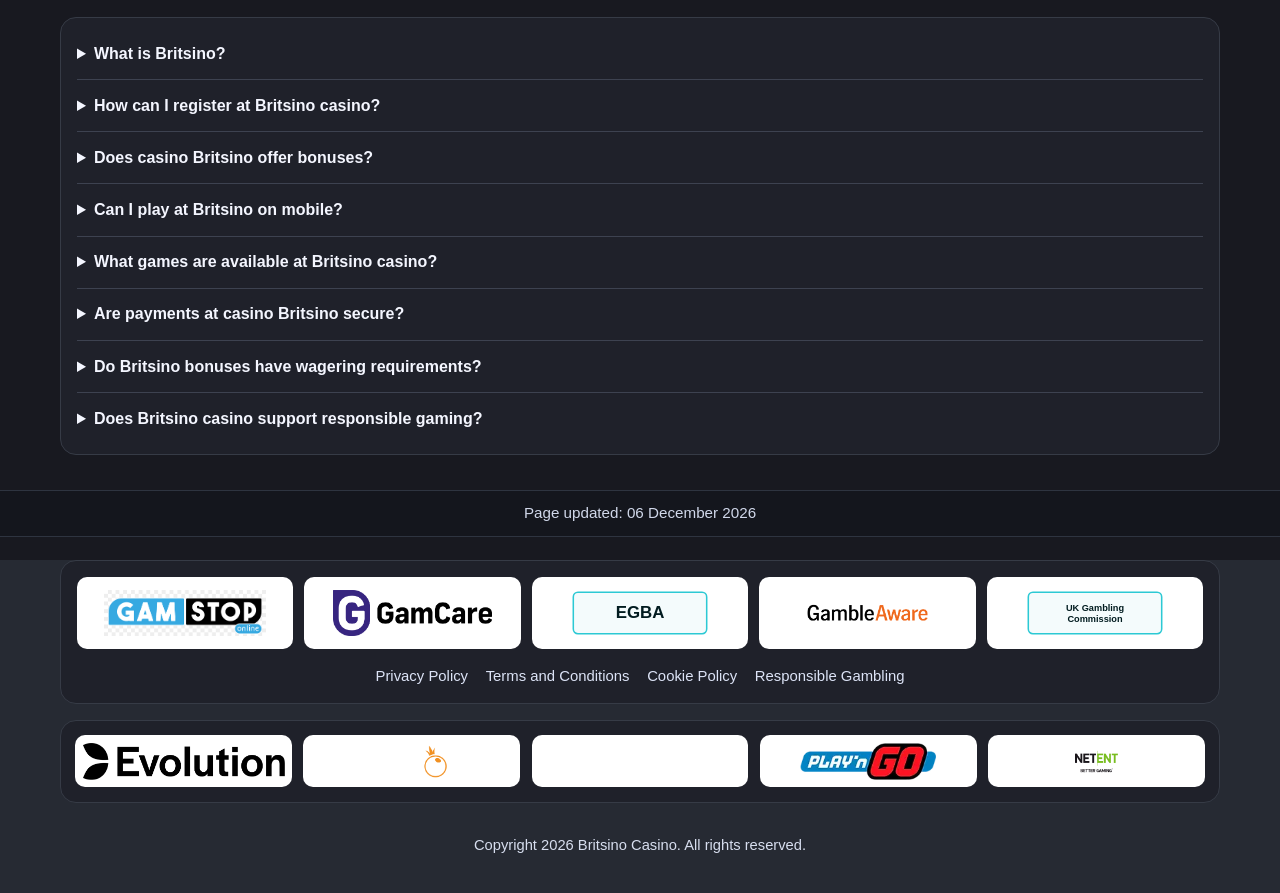
==== commit 0a2d0a27: "Replace homepage text and set global canonical hreflang tags" ====
--- a/en-gb/index.html
+++ b/en-gb/index.html
@@ -1,5 +1,5 @@
 <!doctype html>
-<html lang="en-GB">
+<html lang="en">
   <head>
     <meta charset="UTF-8" />
     <meta name="viewport" content="width=device-width, initial-scale=1.0" />
@@ -8,18 +8,18 @@
       name="description"
       content="Explore Britsino Casino official website for online slots, live casino tables, table games, promotions, secure payment tools, mobile browser play, support, and responsible gambling features."
     />
-    <base href="/" />
-    <link rel="canonical" href="/en-gb/" />
-    <link rel="alternate" hreflang="en" href="/en-gb/" />
-    <link rel="alternate" hreflang="en-gb" href="/en-gb/" />
-    <link rel="icon" type="image/x-icon" href="favicon (12).ico" />
-    <link rel="stylesheet" href="styles.css" />
+
+<link rel="canonical" href="https://albionglassleeds.co.uk/" />
+    <link rel="alternate" hreflang="x-default" href="https://albionglassleeds.co.uk/" />
+    <link rel="alternate" hreflang="en-GB" href="https://britsino-en.com/en-gb/" />
+    <link rel="icon" type="image/x-icon" href="/favicon (12).ico" />
+    <link rel="stylesheet" href="/styles.css" />
   </head>
   <body>
     <header class="site-header">
       <div class="container header-wrap">
         <a class="brand" href="#" aria-label="Britsino homepage">
-          <img src="britsino.webp" alt="Britsino Casino" loading="eager" />
+          <img src="/britsino.webp" alt="Britsino Casino" loading="eager" />
         </a>
 
         <nav class="main-nav" aria-label="Main navigation">
@@ -42,7 +42,7 @@
           <h1>Britsino Casino</h1>
           <img
             class="hero-banner"
-            src="britsino casino.webp"
+            src="/britsino casino.webp"
             alt="Britsino Casino banner"
             loading="eager"
           />
@@ -54,685 +54,425 @@
         <div class="container">
           <h2>Top Games This Week</h2>
           <div class="games-grid" aria-label="Casino games gallery">
-            <article class="game-card"><img src="game images/razor-ways.webp" alt="Razor Ways" loading="lazy" /></article>
-            <article class="game-card"><img src="game images/razor-returns.webp" alt="Razor Returns" loading="lazy" /></article>
-            <article class="game-card"><img src="game images/money-train-3.webp" alt="Money Train 3" loading="lazy" /></article>
-            <article class="game-card"><img src="game images/more-turkey.webp" alt="More Turkey" loading="lazy" /></article>
-            <article class="game-card"><img src="game images/mad-hit-slippery-soap.webp" alt="Mad Hit Slippery Soap" loading="lazy" /></article>
-            <article class="game-card"><img src="game images/the-shadow-order-pushgaming.webp" alt="The Shadow Order" loading="lazy" /></article>
-            <article class="game-card"><img src="game images/seven-seven-pots-and-pearls.webp" alt="Seven Seven Pots and Pearls" loading="lazy" /></article>
-            <article class="game-card"><img src="game images/turbo-diamonds-hold-and-win.webp" alt="Turbo Diamonds Hold and Win" loading="lazy" /></article>
-            <article class="game-card"><img src="game images/temple-tumble.webp" alt="Temple Tumble" loading="lazy" /></article>
-            <article class="game-card"><img src="game images/super-sixers-mines.webp" alt="Super Sixers Mines" loading="lazy" /></article>
+            <article class="game-card"><img src="/game images/razor-ways.webp" alt="Razor Ways" loading="lazy" /></article>
+            <article class="game-card"><img src="/game images/razor-returns.webp" alt="Razor Returns" loading="lazy" /></article>
+            <article class="game-card"><img src="/game images/money-train-3.webp" alt="Money Train 3" loading="lazy" /></article>
+            <article class="game-card"><img src="/game images/more-turkey.webp" alt="More Turkey" loading="lazy" /></article>
+            <article class="game-card"><img src="/game images/mad-hit-slippery-soap.webp" alt="Mad Hit Slippery Soap" loading="lazy" /></article>
+            <article class="game-card"><img src="/game images/the-shadow-order-pushgaming.webp" alt="The Shadow Order" loading="lazy" /></article>
+            <article class="game-card"><img src="/game images/seven-seven-pots-and-pearls.webp" alt="Seven Seven Pots and Pearls" loading="lazy" /></article>
+            <article class="game-card"><img src="/game images/turbo-diamonds-hold-and-win.webp" alt="Turbo Diamonds Hold and Win" loading="lazy" /></article>
+            <article class="game-card"><img src="/game images/temple-tumble.webp" alt="Temple Tumble" loading="lazy" /></article>
+            <article class="game-card"><img src="/game images/super-sixers-mines.webp" alt="Super Sixers Mines" loading="lazy" /></article>
           </div>
         </div>
       </section>
 
       <section class="seo-section">
         <div class="container seo-wrap">
-          <p>Britsino Casino is an online casino destination where we bring together games, promotions, payments, support, and account tools in one easy-to-use platform. Our official website is created for players who want quick access to casino entertainment without complicated navigation or unnecessary steps.</p>
-
-          <p>At Britsino, we focus on a smooth player journey from registration to gameplay. Players can explore online slots, live dealer tables, traditional casino games, jackpot-style titles, and specialty formats directly from the casino lobby. Whether users search for Britsino Casino, Britsino, or casino Brtisino, our website is built to provide a clear and enjoyable online casino experience.</p>
-
-          <h2>Britsino Casino Overview</h2>
-
-          <p>Britsino Casino is designed around simple browsing, secure account access, and varied gaming options. We keep the main sections easy to reach, including the game lobby, bonus area, cashier, mobile platform, support centre, and responsible gambling tools.</p>
-
-          <p>The platform gives players different ways to enjoy casino gaming. Some may prefer quick slot rounds, while others may choose live casino tables, blackjack, roulette, baccarat, poker-style games, or jackpot titles. Britsino Casino brings these options together through one player account.</p>
+          <p>Welcome to Britsino, a modern online casino platform created for players who want simple navigation, varied games and practical account tools in one place. At Britsino casino, we focus on providing smooth access to slots, live casino tables, promotions, secure payment options and mobile-friendly play. Our goal is to make the experience clear, enjoyable and easy to follow from the first visit.</p>
+
+          <h2>About Britsino Casino</h2>
+
+          <p>Britsino casino is designed for players who appreciate a clean layout, quick access to games and transparent information about bonuses, payments and account features. We organise the platform so users can easily find registration, login, the cashier, game categories, support options and responsible gaming tools without unnecessary confusion.</p>
+
+          <p>At Britsino, we combine online casino entertainment with a practical website structure. Players can explore classic slots, video slots, jackpot games, table titles and live dealer rooms through a well-organised lobby. Casino Britsino is built for both short gaming sessions and longer visits, with a focus on comfort, variety and easy account management.</p>
 
           <table>
 
-            <tbody>
-
-              <tr>
-
-                <td>Brand</td>
-
-                <td>Britsino Casino</td>
-
-              </tr>
-
-              <tr>
-
-                <td>Keyword Variations</td>
-
-                <td>Britsino, Britsino Casino, casino Brtisino</td>
-
-              </tr>
-
-              <tr>
-
-                <td>Platform</td>
-
-                <td>Official online casino website</td>
-
-              </tr>
-
-              <tr>
-
-                <td>Main Sections</td>
-
-                <td>Games, bonuses, cashier, support, mobile play, account tools</td>
-
-              </tr>
-
-              <tr>
-
-                <td>Game Categories</td>
-
-                <td>Slots, live casino, table games, jackpots, specialty games</td>
-
-              </tr>
-
-              <tr>
-
-                <td>Promotions</td>
-
-                <td>Welcome offers, reloads, free spins, cashback, tournaments, loyalty rewards</td>
-
-              </tr>
-
-              <tr>
-
-                <td>Mobile Play</td>
-
-                <td>Available through Android and iOS browsers</td>
-
-              </tr>
-
-            </tbody>
+            <tr>
+
+              <th>Main Detail</th>
+
+              <th>Information</th>
+
+            </tr>
+
+            <tr>
+
+              <td>Casino Brand</td>
+
+              <td>Britsino</td>
+
+            </tr>
+
+            <tr>
+
+              <td>Platform Type</td>
+
+              <td>Online casino website</td>
+
+            </tr>
+
+            <tr>
+
+              <td>Game Categories</td>
+
+              <td>Slots, live casino, table games and jackpots</td>
+
+            </tr>
+
+            <tr>
+
+              <td>Mobile Access</td>
+
+              <td>Available through mobile browser</td>
+
+            </tr>
+
+            <tr>
+
+              <td>Promotions</td>
+
+              <td>Welcome bonuses, free spins, reload offers, cashback and loyalty rewards</td>
+
+            </tr>
+
+            <tr>
+
+              <td>Player Tools</td>
+
+              <td>Account settings, cashier, verification, limits and support</td>
+
+            </tr>
 
           </table>
 
-                    <figure class="seo-inline-image">
-
-                      <img src="britsino images/britsino games.webp" alt="Britsino Casino games" loading="lazy" />
-
-                    </figure>
-
-          <h2>Why Play at Britsino Casino?</h2>
-
-          <p>Britsino Casino gives players a balanced online casino experience with convenient access to games and account features. The website is structured to help users find their preferred entertainment quickly, manage payments securely, and use support tools when needed.</p>
+          <h2>Creating an Account at Britsino</h2>
+
+          <p>Registration at Britsino is designed to be straightforward and easy to complete. New players can begin by opening the sign-up form and entering the requested information. This may include name, date of birth, email address, phone number, country of residence and a secure password.</p>
+
+          <p>We recommend using accurate details, as they may be required later for account verification, withdrawals or customer support. After submitting the form, players may need to confirm their email address or complete additional checks. Once the account is active, users can visit the cashier, review current offers and explore the Britsino casino game lobby.</p>
+
+          <ol>
+
+            <li>Open the Britsino registration page.</li>
+
+            <li>Enter your personal and contact details.</li>
+
+            <li>Create a secure password for your account.</li>
+
+            <li>Confirm that you meet the legal age requirements.</li>
+
+            <li>Read and accept the terms, privacy policy and bonus rules.</li>
+
+            <li>Submit the registration form.</li>
+
+            <li>Verify your account if requested.</li>
+
+            <li>Log in and explore games, promotions and payment options.</li>
+
+          </ol>
+
+          <h2>Britsino Casino Bonuses and Promotions</h2>
+
+          <p>Britsino casino promotions are created to add more value to the player experience. Depending on the active campaign, players may find welcome bonuses, free spins, reload offers, cashback rewards and loyalty promotions. Each offer can include its own rules, such as minimum deposit, wagering requirement, eligible games, expiry period and maximum bonus value.</p>
+
+          <p>Before activating any promotion, we recommend checking the full terms. This helps players understand how the reward works, where it can be used and what conditions must be completed before any bonus winnings become available for withdrawal.</p>
+
+          <table>
+
+            <tr>
+
+              <th>Bonus Type</th>
+
+              <th>What It Offers</th>
+
+              <th>Best Match</th>
+
+            </tr>
+
+            <tr>
+
+              <td>Welcome Bonus</td>
+
+              <td>Extra casino value for new players</td>
+
+              <td>First deposit users</td>
+
+            </tr>
+
+            <tr>
+
+              <td>Free Spins</td>
+
+              <td>Spins on selected slot titles</td>
+
+              <td>Slot fans</td>
+
+            </tr>
+
+            <tr>
+
+              <td>Reload Bonus</td>
+
+              <td>Additional rewards on later deposits</td>
+
+              <td>Returning players</td>
+
+            </tr>
+
+            <tr>
+
+              <td>Cashback</td>
+
+              <td>A portion of eligible losses returned</td>
+
+              <td>Regular gameplay</td>
+
+            </tr>
+
+            <tr>
+
+              <td>Loyalty Rewards</td>
+
+              <td>Ongoing perks or personalised offers</td>
+
+              <td>Active members</td>
+
+            </tr>
+
+          </table>
+
+          <h3>Welcome Bonus at Britsino</h3>
+
+          <p>The welcome bonus at Britsino is intended for players who are opening an account for the first time. This promotion may include bonus funds, free spins or a combined reward depending on the current offer. It can give new users more flexibility when exploring slots, live casino games and table titles. Players should always check the minimum deposit, maximum bonus amount, wagering rules and expiry date before claiming it.</p>
+
+          <h3>Free Spins at Britsino Casino</h3>
+
+          <p>Free spins at Britsino casino are usually connected to selected slot games. These rewards may appear as part of a welcome package, weekly campaign or limited-time promotion. Free spins can help players try specific titles while following the conditions of the offer. Important details may include spin value, eligible games, expiry time and wagering requirements.</p>
+
+          <h3>Reload Offers at Casino Britsino</h3>
+
+          <p>Reload offers at casino Britsino are designed for returning players who want extra value on future deposits. These promotions may include a bonus percentage, fixed reward or another account benefit. Reload deals can be available on selected days, during seasonal campaigns or as special offers. Players should review deposit limits, bonus caps, game restrictions and validity periods before participating.</p>
+
+          <h3>Cashback Rewards at Britsino</h3>
+
+          <p>Cashback rewards at Britsino may return part of eligible losses over a specific period. This type of promotion can add extra balance after less successful gaming sessions. Cashback may be credited as cash, bonus funds or another form of account reward depending on the campaign. Players should check how cashback is calculated, which games qualify and whether wagering rules apply.</p>
+
+          <h3>Loyalty Promotions at Britsino Casino</h3>
+
+          <p>Loyalty promotions at Britsino casino are created for players who continue using the platform over time. Active users may receive personalised bonuses, exclusive campaigns, bonus drops or other account-based rewards. We aim to keep loyalty benefits easy to understand while keeping responsible gaming central to the experience.</p>
+
+          <h2>Games Available at Britsino</h2>
+
+          <p>The Britsino game lobby is organised to support different player preferences. Slot fans can explore classic reels, modern video slots, bonus feature games and jackpot titles. Players who prefer traditional casino formats may choose roulette, blackjack, baccarat or other table games. Live casino users can join real-time tables with professional dealers and interactive gameplay.</p>
+
+          <p>At Britsino, we keep game categories clear so players can move between sections without confusion. The lobby may include filters by provider, game type, popularity or new releases, making it easier to discover favourites and try new casino titles.</p>
+
+          <table>
+
+            <tr>
+
+              <th>Game Category</th>
+
+              <th>Examples</th>
+
+              <th>Player Experience</th>
+
+            </tr>
+
+            <tr>
+
+              <td>Classic Slots</td>
+
+              <td>Fruit games and three-reel slots</td>
+
+              <td>Simple, familiar and fast gameplay</td>
+
+            </tr>
+
+            <tr>
+
+              <td>Video Slots</td>
+
+              <td>Themed slots, wilds, bonus rounds and multipliers</td>
+
+              <td>Modern features and varied mechanics</td>
+
+            </tr>
+
+            <tr>
+
+              <td>Jackpot Games</td>
+
+              <td>Fixed and progressive jackpot titles</td>
+
+              <td>Prize-focused casino entertainment</td>
+
+            </tr>
+
+            <tr>
+
+              <td>Table Games</td>
+
+              <td>Roulette, blackjack and baccarat</td>
+
+              <td>Classic casino-style experience</td>
+
+            </tr>
+
+            <tr>
+
+              <td>Live Casino</td>
+
+              <td>Live roulette, blackjack, baccarat and game shows</td>
+
+              <td>Real-time dealer interaction</td>
+
+            </tr>
+
+          </table>
+
+          <h2>Britsino Casino Game Providers</h2>
+
+          <p>Britsino casino may include games from a wide range of software studios. Working with different providers helps us offer more variety in themes, mechanics, table formats and live dealer options. Some studios focus on simple casino classics, while others develop feature-rich slots, jackpot titles and immersive live casino experiences.</p>
+
+          <p>At Britsino, we value stable performance, clear game rules and mobile-friendly play. Provider diversity helps players discover new releases while also returning to familiar favourites. The lobby may include filters that make browsing by studio, category or popularity more convenient.</p>
 
           <ul>
 
-            <li>Easy-to-use official casino website</li>
-
-            <li>Online slots, live casino games, and table classics</li>
-
-            <li>Promotions for new and returning players</li>
-
-            <li>Mobile browser access without app installation</li>
-
-            <li>Cashier tools for deposits and withdrawals</li>
-
-            <li>Support options for account and technical questions</li>
-
-            <li>Responsible gambling tools for safer play</li>
+            <li>Pragmatic Play</li>
+
+            <li>Play'n GO</li>
+
+            <li>NetEnt</li>
+
+            <li>Evolution</li>
+
+            <li>Red Tiger</li>
+
+            <li>Microgaming</li>
+
+            <li>Yggdrasil</li>
+
+            <li>Quickspin</li>
+
+            <li>Push Gaming</li>
+
+            <li>Hacksaw Gaming</li>
 
           </ul>
 
-          <h2>How to Create a Britsino Account</h2>
-
-          <p>Registration at Britsino Casino gives players access to the full platform. The process is designed to be simple, but the information entered during sign-up should be accurate because it may be used later for verification, security checks, and withdrawal requests.</p>
-
-          <div>
-
-            <h3>Step 1: Open the Sign-Up Form</h3>
-
-            <p>Visit the official Britsino Casino website and select the registration button. The form will ask for the basic details needed to create a new player account.</p>
-
-            <h3>Step 2: Enter Personal Details</h3>
-
-            <p>Add your name, date of birth, address, email address, phone number, and other required information. These details should match your documents.</p>
-
-            <h3>Step 3: Create Login Details</h3>
-
-            <p>Choose a secure password and keep it private. A strong password helps protect access to the Britsino account.</p>
-
-            <h3>Step 4: Confirm and Deposit</h3>
-
-            <p>Confirm the account if required, open the cashier, choose an available payment method, and make a deposit to begin playing.</p>
-
-          </div>
-
-          <h2>Britsino Casino Login</h2>
-
-          <p>The Britsino Casino login area allows registered players to access their dashboard. After entering the correct email address and password, players can open games, view bonuses, manage payments, update account settings, and contact support.</p>
-
-          <p>If a password is forgotten, players can use the recovery option on the login page. For account safety, we recommend using a private device, keeping login details secure, and contacting support if any unknown activity appears in the account history.</p>
-
-          <h2>Britsino Casino Bonuses</h2>
-
-          <p>The promotions section at Britsino Casino may include different rewards for new players, returning users, slot fans, live casino players, and loyal members. Bonus availability can change, so players should always check the current promotions page before depositing.</p>
+          <h2>Mobile Play at Britsino Casino</h2>
+
+          <p>The mobile experience at Britsino casino is created for players who prefer using smartphones and tablets. The website is designed to work through a mobile browser, so users do not need to install a separate application. The layout adapts to smaller screens while keeping important sections easy to reach, including login, registration, cashier, promotions and the game lobby.</p>
+
+          <p>Mobile players can browse slot categories, open live dealer games, manage payments and review account information directly from their device. We focus on responsive pages, clear buttons and simple navigation, helping casino Britsino feel comfortable for touchscreen use.</p>
+
+          <ul>
+
+            <li>No separate mobile app required.</li>
+
+            <li>Access through smartphone or tablet browser.</li>
+
+            <li>Responsive design for smaller screens.</li>
+
+            <li>Mobile-friendly cashier and account tools.</li>
+
+            <li>Slots, table games and live casino available on mobile.</li>
+
+          </ul>
+
+          <h2>Security, Fair Play and Responsible Gaming</h2>
+
+          <p>At Britsino casino, security, fair play and responsible gaming are important parts of the player experience. We aim to provide clear information about games, payments, verification, bonuses and account controls. Players should understand how offers work, what rules apply and how withdrawals are processed before they begin.</p>
+
+          <p>Britsino is intended for entertainment, not as a way to guarantee income. Players are encouraged to manage their time, set personal limits and keep casino gaming balanced. Responsible gaming tools may include deposit limits, session controls, account restrictions and support information where available.</p>
+
+          <ul>
+
+            <li>Clear bonus terms and wagering requirements.</li>
+
+            <li>Account verification when required.</li>
+
+            <li>Responsible gaming tools where available.</li>
+
+            <li>Transparent payment and withdrawal information.</li>
+
+            <li>Casino games presented as entertainment only.</li>
+
+          </ul>
+
+          <h2>Payment Methods at Casino Britsino</h2>
+
+          <p>The payment section at casino Britsino is designed to make deposits and withdrawals easy to manage. Available methods may vary depending on player location, account status and payment provider availability. Common options may include bank cards, e-wallets, bank transfers and selected prepaid solutions.</p>
+
+          <p>Before completing a withdrawal, players may need to verify their identity and confirm ownership of the payment method. This helps protect accounts and supports safer transactions. At Britsino casino, we aim to keep payment limits, processing times and requirements clearly presented in the cashier area.</p>
 
           <table>
 
-            <thead>
-
-              <tr>
-
-                <th>Bonus</th>
-
-                <th>What It Can Include</th>
-
-                <th>Player Type</th>
-
-              </tr>
-
-            </thead>
-
-            <tbody>
-
-              <tr>
-
-                <td>Welcome Reward</td>
-
-                <td>Bonus money, free spins, or a combined starter offer</td>
-
-                <td>New players</td>
-
-              </tr>
-
-              <tr>
-
-                <td>Reload Promotion</td>
-
-                <td>Extra bonus value on selected later deposits</td>
-
-                <td>Returning players</td>
-
-              </tr>
-
-              <tr>
-
-                <td>Free Spins</td>
-
-                <td>Additional spins on selected slot titles</td>
-
-                <td>Slot players</td>
-
-              </tr>
-
-              <tr>
-
-                <td>Cashback</td>
-
-                <td>A partial return on qualifying losses</td>
-
-                <td>Regular players</td>
-
-              </tr>
-
-              <tr>
-
-                <td>Tournaments</td>
-
-                <td>Leaderboard prizes and event-based rewards</td>
-
-                <td>Competitive users</td>
-
-              </tr>
-
-              <tr>
-
-                <td>Loyalty Perks</td>
-
-                <td>Personal rewards, tier benefits, or exclusive offers</td>
-
-                <td>Active members</td>
-
-              </tr>
-
-            </tbody>
-
-          </table>
-
-          <h2>Bonus Terms at Britsino Casino</h2>
-
-          <p>Every Britsino promotion has its own rules. Before activating an offer, players should read the full conditions to understand how the bonus works and when bonus-related winnings can be withdrawn.</p>
-
-          <ul>
-
-            <li>Minimum deposit requirement</li>
-
-            <li>Wagering requirement</li>
-
-            <li>Eligible games and contribution rates</li>
-
-            <li>Maximum bet while using bonus funds</li>
-
-            <li>Free spins expiry period</li>
-
-            <li>Withdrawal rules for bonus winnings</li>
-
-          </ul>
-
-          <h2>Game Lobby at Britsino Casino</h2>
-
-          <p>The game lobby at Britsino Casino is organised for easy browsing. Players can move between slots, live casino games, table games, jackpots, and specialty titles. Search tools and category filters may help users find games by type, provider, popularity, or release date.</p>
-
-          <p>Casino Brtisino games are suitable for different preferences. Players can choose fast rounds, classic casino formats, live dealer action, or feature-rich slots with bonus mechanics.</p>
-
-          <h3>Online Slots</h3>
-
-          <p>Slots are one of the main attractions at Britsino. The slot section may include classic fruit machines, modern video slots, bonus feature games, jackpot-style titles, and high-volatility releases. Players can look for wild symbols, scatters, free spins, multipliers, bonus rounds, and expanding reel features.</p>
-
-          <table>
-
-            <thead>
-
-              <tr>
-
-                <th>Slot Type</th>
-
-                <th>Main Features</th>
-
-              </tr>
-
-            </thead>
-
-            <tbody>
-
-              <tr>
-
-                <td>Classic Slots</td>
-
-                <td>Simple reels, traditional symbols, and easy gameplay</td>
-
-              </tr>
-
-              <tr>
-
-                <td>Video Slots</td>
-
-                <td>Modern graphics, themes, bonus rounds, and free spins</td>
-
-              </tr>
-
-              <tr>
-
-                <td>Jackpot Slots</td>
-
-                <td>Games with larger prize potential</td>
-
-              </tr>
-
-              <tr>
-
-                <td>High-Volatility Slots</td>
-
-                <td>Less frequent wins with stronger prize potential</td>
-
-              </tr>
-
-            </tbody>
-
-          </table>
-
-          <h3>Live Casino</h3>
-
-          <p>The live casino area gives players access to real-time games hosted by professional dealers. Live tables create a more interactive casino experience and can be played from desktop or mobile browsers.</p>
-
-          <ul>
-
-            <li>Live roulette</li>
-
-            <li>Live blackjack</li>
-
-            <li>Live baccarat</li>
-
-            <li>Speed table formats</li>
-
-            <li>Live poker-style games</li>
-
-            <li>Game shows with hosts and multipliers</li>
-
-          </ul>
-
-          <h3>Table Games</h3>
-
-          <p>Traditional casino players can visit the table games section to find roulette, blackjack, baccarat, poker-style games, and video poker. These games offer familiar rules and a more structured playing style.</p>
-
-          <ul>
-
-            <li>European roulette</li>
-
-            <li>American roulette</li>
-
-            <li>Classic blackjack</li>
-
-            <li>Multi-hand blackjack</li>
-
-            <li>Baccarat</li>
-
-            <li>Casino poker</li>
-
-            <li>Video poker</li>
-
-          </ul>
-
-          <h2>Popular Games at Britsino</h2>
-
-          <p>The popular games section highlights titles that may be featured, trending, or frequently played. This helps players quickly find games that are visible across the casino lobby without searching through every category.</p>
-
-          <table>
-
-            <thead>
-
-              <tr>
-
-                <th>Game Area</th>
-
-                <th>Popular Format</th>
-
-                <th>Why Players Choose It</th>
-
-              </tr>
-
-            </thead>
-
-            <tbody>
-
-              <tr>
-
-                <td>Slots</td>
-
-                <td>Free spins and bonus feature games</td>
-
-                <td>Simple rules with varied themes and rewards</td>
-
-              </tr>
-
-              <tr>
-
-                <td>Live Casino</td>
-
-                <td>Roulette, blackjack, baccarat</td>
-
-                <td>Real-time dealer interaction</td>
-
-              </tr>
-
-              <tr>
-
-                <td>Table Games</td>
-
-                <td>Roulette and blackjack variants</td>
-
-                <td>Classic casino experience</td>
-
-              </tr>
-
-              <tr>
-
-                <td>Jackpots</td>
-
-                <td>Fixed-prize or progressive-style games</td>
-
-                <td>Higher prize potential</td>
-
-              </tr>
-
-              <tr>
-
-                <td>Specialty Games</td>
-
-                <td>Instant and quick-play titles</td>
-
-                <td>Fast gameplay and simple mechanics</td>
-
-              </tr>
-
-            </tbody>
-
-          </table>
-
-          <h2>Game Providers at Britsino Casino</h2>
-
-          <p>Britsino Casino works with game studios that create slots, live dealer games, table titles, jackpots, and specialty formats. A varied provider network helps keep the lobby fresh and gives players access to different styles of casino entertainment.</p>
-
-          <h2>Casino Game Provider Categories at Britsino</h2>
-
-          <table>
-
-            <thead>
-
-              <tr>
-
-                <th>Provider Category</th>
-
-                <th>Game Content</th>
-
-                <th>What It Adds</th>
-
-              </tr>
-
-            </thead>
-
-            <tbody>
-
-              <tr>
-
-                <td>Slot Developers</td>
-
-                <td>Classic slots, video slots, jackpots, free spin games</td>
-
-                <td>Different themes, mechanics, and volatility levels</td>
-
-              </tr>
-
-              <tr>
-
-                <td>Live Casino Studios</td>
-
-                <td>Roulette, blackjack, baccarat, game shows</td>
-
-                <td>Real dealers, live streams, and interactive tables</td>
-
-              </tr>
-
-              <tr>
-
-                <td>Table Game Providers</td>
-
-                <td>Digital roulette, blackjack, baccarat, poker-style titles</td>
-
-                <td>Classic formats with different variants</td>
-
-              </tr>
-
-              <tr>
-
-                <td>Specialty Developers</td>
-
-                <td>Crash games, instant games, scratch-style titles</td>
-
-                <td>Short sessions and fast game rounds</td>
-
-              </tr>
-
-            </tbody>
-
-          </table>
-
-                    <figure class="seo-inline-image">
-
-                      <img src="britsino images/britsino vip club.webp" alt="Britsino Casino VIP Club" loading="lazy" />
-
-                    </figure>
-
-          <h2>Mobile Casino at Britsino</h2>
-
-          <p>Britsino Casino works through mobile browsers, allowing players to use the platform without downloading an app. The mobile version is designed for Android and iOS devices and keeps the main website features available on smaller screens.</p>
-
-          <p>Players can complete the Britsino login, open slots, join live casino tables, activate bonuses, deposit funds, request withdrawals, and contact support from a smartphone or tablet.</p>
-
-          <ul>
-
-            <li>Browser-based mobile casino</li>
-
-            <li>No separate app needed</li>
-
-            <li>Slots and live games on mobile</li>
-
-            <li>Mobile cashier access</li>
-
-            <li>Bonus activation from mobile devices</li>
-
-            <li>Support tools available on smartphones and tablets</li>
-
-          </ul>
-
-          <h2>Britsino Casino Payments</h2>
-
-          <p>The Britsino cashier is used to manage deposits, withdrawals, and transaction history. Available payment methods may depend on the player’s location, account status, currency, and verification level.</p>
-
-          <table>
-
-            <thead>
-
-              <tr>
-
-                <th>Payment Category</th>
-
-                <th>Use</th>
-
-                <th>Player Notes</th>
-
-              </tr>
-
-            </thead>
-
-            <tbody>
-
-              <tr>
-
-                <td>Cards</td>
-
-                <td>Deposits and selected withdrawals</td>
-
-                <td>Common and familiar payment option</td>
-
-              </tr>
-
-              <tr>
-
-                <td>E-wallets</td>
-
-                <td>Deposits and withdrawals</td>
-
-                <td>Often convenient once verification is complete</td>
-
-              </tr>
-
-              <tr>
-
-                <td>Bank Transfer</td>
-
-                <td>Deposits and withdrawals</td>
-
-                <td>May take longer than digital methods</td>
-
-              </tr>
-
-              <tr>
-
-                <td>Prepaid Options</td>
-
-                <td>Deposits</td>
-
-                <td>Withdrawals may require another method</td>
-
-              </tr>
-
-              <tr>
-
-                <td>Alternative Payments</td>
-
-                <td>Depends on availability</td>
-
-                <td>Options can vary by region and account settings</td>
-
-              </tr>
-
-            </tbody>
-
-          </table>
-
-          <h2>Security at Britsino Casino</h2>
-
-          <p>Britsino Casino uses account protection processes to help keep player details, login activity, and payments secure. Verification may be requested before withdrawals or account changes to confirm identity and protect the account.</p>
-
-          <p>Players can support account safety by using a strong password, keeping login details private, checking transaction history, and contacting support if they notice anything unusual.</p>
-
-          <h2>Responsible Gambling at Britsino</h2>
-
-          <p>Responsible gambling is part of the Britsino experience. Casino games should be played for entertainment, and players should always stay within personal limits. Account tools may help with budgeting, breaks, and safer play.</p>
-
-          <ul>
-
-            <li>Set a budget before playing</li>
-
-            <li>Use deposit limits where available</li>
-
-            <li>Take regular breaks</li>
-
-            <li>Avoid chasing losses</li>
-
-            <li>Check account activity regularly</li>
-
-            <li>Use cooling-off or self-exclusion tools when needed</li>
-
-            <li>Contact support if gambling becomes difficult to control</li>
-
-          </ul>
-
-          <h2>Britsino Support</h2>
-
-          <p>Britsino Casino support is available for questions about registration, login, payments, bonuses, verification, mobile play, games, and safer gambling tools. Players can use the most suitable channel depending on the type of question.</p>
-
-          <table>
-
-            <thead>
-
-              <tr>
-
-                <th>Support Channel</th>
-
-                <th>Best For</th>
-
-              </tr>
-
-            </thead>
-
-            <tbody>
-
-              <tr>
-
-                <td>Live Chat</td>
-
-                <td>Fast help with login, games, payments, and bonuses</td>
-
-              </tr>
-
-              <tr>
-
-                <td>Email Support</td>
-
-                <td>Detailed account questions, verification, and payment reviews</td>
-
-              </tr>
-
-              <tr>
-
-                <td>Help Centre</td>
-
-                <td>General information about account tools, promotions, and payments</td>
-
-              </tr>
-
-            </tbody>
+            <tr>
+
+              <th>Payment Method</th>
+
+              <th>Deposits</th>
+
+              <th>Withdrawals</th>
+
+              <th>Typical Processing</th>
+
+            </tr>
+
+            <tr>
+
+              <td>Visa</td>
+
+              <td>Usually available</td>
+
+              <td>May be available</td>
+
+              <td>Fast deposits, withdrawal times vary</td>
+
+            </tr>
+
+            <tr>
+
+              <td>Mastercard</td>
+
+              <td>Usually available</td>
+
+              <td>May be available</td>
+
+              <td>Fast deposits, withdrawal times vary</td>
+
+            </tr>
+
+            <tr>
+
+              <td>E-wallets</td>
+
+              <td>Available where supported</td>
+
+              <td>Available where supported</td>
+
+              <td>Often faster processing</td>
+
+            </tr>
+
+            <tr>
+
+              <td>Bank Transfer</td>
+
+              <td>May be available</td>
+
+              <td>May be available</td>
+
+              <td>Several business days</td>
+
+            </tr>
+
+            <tr>
+
+              <td>Prepaid Options</td>
+
+              <td>May be available</td>
+
+              <td>Usually limited</td>
+
+              <td>Fast for deposits</td>
+
+            </tr>
 
           </table>
         </div>
@@ -742,32 +482,32 @@
         <div class="container">
           <h2>Payment Methods</h2>
           <div class="payments-grid">
-            <img src="payment methods/visa-method.png" alt="Visa" loading="lazy" />
-            <img src="payment methods/mastercard-method.svg" alt="Mastercard" loading="lazy" />
-            <img src="payment methods/skrill-method.png" alt="Skrill" loading="lazy" />
-            <img src="payment methods/neteller-method.png" alt="Neteller" loading="lazy" />
-            <img src="payment methods/payoneer-method.png" alt="Payoneer" loading="lazy" />
-            <img src="payment methods/trustly-method.webp" alt="Trustly" loading="lazy" />
-            <img src="payment methods/bitcoin-method.png" alt="Bitcoin" loading="lazy" />
+            <img src="/payment methods/visa-method.png" alt="Visa" loading="lazy" />
+            <img src="/payment methods/mastercard-method.svg" alt="Mastercard" loading="lazy" />
+            <img src="/payment methods/skrill-method.png" alt="Skrill" loading="lazy" />
+            <img src="/payment methods/neteller-method.png" alt="Neteller" loading="lazy" />
+            <img src="/payment methods/payoneer-method.png" alt="Payoneer" loading="lazy" />
+            <img src="/payment methods/trustly-method.webp" alt="Trustly" loading="lazy" />
+            <img src="/payment methods/bitcoin-method.png" alt="Bitcoin" loading="lazy" />
           </div>
         </div>
       </section>
 
       <section id="reviews" class="reviews-section">
         <div class="container">
-          <h2>Player Reviews</h2>
+          <h2>Britsino Player Reviews</h2>
           <div class="reviews-grid">
             <article class="review-card">
-              <p>"Very clean site layout and the games load quickly even on my phone. Payments were straightforward."</p>
-              <span>- Daniel R.</span>
+              <p>"Britsino has a clean design and the casino lobby is easy to browse. I found the slots, bonus section and cashier quickly. The mobile version also worked well, which made playing from my phone simple."</p>
+              <span>- Harry W. — 5 Stars</span>
             </article>
             <article class="review-card">
-              <p>"I like how easy it is to find both slots and live tables. The support resources feel transparent."</p>
-              <span>- Chloe M.</span>
+              <p>"My experience with Britsino casino has been smooth. The games loaded quickly, and the live casino section was easy to access. Verification took a little time, but the process was explained clearly."</p>
+              <span>- Olivia K. — 4 Stars</span>
             </article>
             <article class="review-card">
-              <p>"Registration took less than two minutes and I was playing right away. Great first impression overall."</p>
-              <span>- James P.</span>
+              <p>"Casino Britsino feels modern and practical. I liked the simple payment page and the range of game categories. The promotions looked useful, but I recommend reading the wagering terms before claiming any bonus."</p>
+              <span>- Daniel P. — 4.5 Stars</span>
             </article>
           </div>
         </div>
@@ -775,35 +515,39 @@
 
       <section id="faq" class="faq-section">
         <div class="container">
-          <h2>Frequently Asked Questions</h2>
+          <h2>Britsino Casino FAQ</h2>
           <div class="faq-list">
             <details>
-              <summary>How do we register at Britsino?</summary>
-              <p>We register at Britsino by opening the sign-up form, entering the requested details, creating a secure password, confirming the account if required, and making a deposit through the cashier.</p>
-            </details>
-            <details>
-              <summary>What bonuses are available at Britsino Casino?</summary>
-              <p>Britsino Casino may offer welcome rewards, free spins, reload promotions, cashback, tournaments, and loyalty offers. Each promotion has separate terms that should be checked before activation.</p>
-            </details>
-            <details>
-              <summary>Can we play casino Brtisino games on mobile?</summary>
-              <p>Yes, casino Brtisino games can be played through Android and iOS browsers. The mobile site gives access to games, payments, bonuses, support, and account settings.</p>
-            </details>
-            <details>
-              <summary>What games can we play at Britsino Casino?</summary>
-              <p>Players can access slots, live casino games, roulette, blackjack, baccarat, poker-style games, jackpot titles, and specialty games where available.</p>
-            </details>
-            <details>
-              <summary>What payment methods are available at Britsino?</summary>
-              <p>Payment options may include cards, e-wallets, bank transfers, prepaid methods, and alternative payment options depending on region and account status.</p>
-            </details>
-            <details>
-              <summary>How do withdrawals work at Britsino Casino?</summary>
-              <p>Withdrawals are requested from the cashier. Verification and payment checks may be required before funds are approved and sent to the selected method.</p>
-            </details>
-            <details>
-              <summary>How can we contact Britsino support?</summary>
-              <p>Players can contact Britsino support through live chat for quick assistance or email for more detailed account, payment, verification, or technical questions.</p>
+              <summary>What is Britsino?</summary>
+              <p>Britsino is an online casino platform offering slots, table games, live casino titles, promotions, payment tools and mobile access.</p>
+            </details>
+            <details>
+              <summary>How can I register at Britsino casino?</summary>
+              <p>Players can register by completing the sign-up form, confirming their details and verifying the account if required.</p>
+            </details>
+            <details>
+              <summary>Does casino Britsino offer bonuses?</summary>
+              <p>Yes, casino Britsino may offer welcome bonuses, free spins, reload promotions, cashback rewards and loyalty deals. Each offer has its own conditions.</p>
+            </details>
+            <details>
+              <summary>Can I play at Britsino on mobile?</summary>
+              <p>Yes, Britsino casino is designed to work through mobile browsers on smartphones and tablets without requiring a separate app.</p>
+            </details>
+            <details>
+              <summary>What games are available at Britsino casino?</summary>
+              <p>Players may find classic slots, video slots, jackpot games, roulette, blackjack, baccarat and live dealer tables.</p>
+            </details>
+            <details>
+              <summary>Are payments at casino Britsino secure?</summary>
+              <p>Casino Britsino aims to support secure payment options and may request account verification before withdrawals are processed.</p>
+            </details>
+            <details>
+              <summary>Do Britsino bonuses have wagering requirements?</summary>
+              <p>Most casino bonuses include conditions such as wagering requirements, expiry dates, eligible games and possible withdrawal limits.</p>
+            </details>
+            <details>
+              <summary>Does Britsino casino support responsible gaming?</summary>
+              <p>Yes, responsible gaming tools may include account limits and controls designed to help players manage their activity.</p>
             </details>
           </div>
         </div>
@@ -820,19 +564,19 @@
       <div class="container footer-top">
         <div class="trust-badges" aria-label="Trust organizations">
           <a href="https://www.gamstop.co.uk/" target="_blank" rel="noopener noreferrer">
-            <img src="trust badges/gamstop.png" alt="Gamstop" loading="lazy" />
+            <img src="/trust badges/gamstop.png" alt="Gamstop" loading="lazy" />
           </a>
           <a href="https://www.gamcare.org.uk/" target="_blank" rel="noopener noreferrer">
-            <img src="trust badges/GamCare.png" alt="GamCare" loading="lazy" />
+            <img src="/trust badges/GamCare.png" alt="GamCare" loading="lazy" />
           </a>
           <a href="https://www.egba.eu/" target="_blank" rel="noopener noreferrer">
-            <img src="trust badges/egba.svg" alt="EGBA" loading="lazy" />
+            <img src="/trust badges/egba.svg" alt="EGBA" loading="lazy" />
           </a>
           <a href="https://www.begambleaware.org/" target="_blank" rel="noopener noreferrer">
-            <img src="trust badges/gambleaware.png" alt="BeGambleAware" loading="lazy" />
+            <img src="/trust badges/gambleaware.png" alt="BeGambleAware" loading="lazy" />
           </a>
           <a href="https://www.gamblingcommission.gov.uk/" target="_blank" rel="noopener noreferrer">
-            <img src="trust badges/uk-gambling-commission.svg" alt="UK Gambling Commission" loading="lazy" />
+            <img src="/trust badges/uk-gambling-commission.svg" alt="UK Gambling Commission" loading="lazy" />
           </a>
         </div>
 
@@ -845,11 +589,11 @@
       </div>
 
       <div class="container providers-wrap" aria-label="Game providers">
-        <img src="providers/evolution.png" alt="Evolution" loading="lazy" />
-        <img src="providers/pragmatic-play.png" alt="Pragmatic Play" loading="lazy" />
-        <img src="providers/quickspin.png" alt="Quickspin" loading="lazy" />
-        <img src="providers/playngo.webp" alt="Play'n GO" loading="lazy" />
-        <img src="providers/netentlogo.png" alt="NetEnt" loading="lazy" />
+        <img src="/providers/evolution.png" alt="Evolution" loading="lazy" />
+        <img src="/providers/pragmatic-play.png" alt="Pragmatic Play" loading="lazy" />
+        <img src="/providers/quickspin.png" alt="Quickspin" loading="lazy" />
+        <img src="/providers/playngo.webp" alt="Play'n GO" loading="lazy" />
+        <img src="/providers/netentlogo.png" alt="NetEnt" loading="lazy" />
       </div>
 
       <div class="container copyright">
@@ -857,6 +601,6 @@
       </div>
     </footer>
 
-    <script src="script.js"></script>
+    <script src="/script.js"></script>
   </body>
 </html>
--- a/styles.css
+++ b/styles.css
@@ -0,0 +1,463 @@
+:root {
+  --bg-main: #181920;
+  --surface: #1f212a;
+  --header-footer: #262a33;
+  --text-main: #f4f6ff;
+  --text-muted: #b8bfd1;
+  --accent: #b30685;
+  --accent-hover: #980573;
+  --stroke: #363b46;
+}
+
+* {
+  box-sizing: border-box;
+}
+
+html,
+body {
+  margin: 0;
+  padding: 0;
+}
+
+body {
+  background: radial-gradient(circle at top, #212433 0%, var(--bg-main) 45%);
+  color: var(--text-main);
+  font-family: "Segoe UI", Tahoma, Geneva, Verdana, sans-serif;
+  line-height: 1.5;
+}
+
+a {
+  color: inherit;
+  text-decoration: none;
+}
+
+img {
+  max-width: 100%;
+  display: block;
+}
+
+.container {
+  width: min(1160px, 92vw);
+  margin: 0 auto;
+}
+
+.site-header,
+.site-footer {
+  background: var(--header-footer);
+}
+
+.site-header {
+  position: sticky;
+  top: 0;
+  z-index: 20;
+  border-bottom: 1px solid #343b49;
+}
+
+.header-wrap {
+  display: flex;
+  align-items: center;
+  justify-content: space-between;
+  gap: 1rem;
+  padding: 0.85rem 0;
+}
+
+.brand img {
+  width: 150px;
+  height: auto;
+  object-fit: contain;
+}
+
+.main-nav {
+  display: flex;
+  gap: 1.15rem;
+}
+
+.main-nav a {
+  color: #e4e8f5;
+  font-size: 0.95rem;
+  transition: color 0.2s ease;
+}
+
+.main-nav a:hover {
+  color: #fff;
+}
+
+.header-actions {
+  display: flex;
+  gap: 0.5rem;
+}
+
+.btn {
+  border: none;
+  border-radius: 10px;
+  font-weight: 700;
+  cursor: pointer;
+  transition: transform 0.2s ease, background 0.2s ease;
+}
+
+.header-btn {
+  background: var(--accent);
+  color: #fff;
+  padding: 0.5rem 0.95rem;
+  font-size: 0.9rem;
+}
+
+.header-btn:hover {
+  background: var(--accent-hover);
+}
+
+.hero {
+  padding: 2.5rem 0 2rem;
+  text-align: center;
+}
+
+.hero h1 {
+  margin: 0 0 1rem;
+  font-size: clamp(1.9rem, 4vw, 3rem);
+}
+
+.hero-banner {
+  width: min(100%, 960px);
+  margin: 0 auto;
+  border-radius: 16px;
+  border: 1px solid var(--stroke);
+  box-shadow: 0 20px 45px rgba(0, 0, 0, 0.35);
+}
+
+.cta-btn {
+  display: inline-block;
+  margin-top: 1.25rem;
+  background: var(--accent);
+  color: #fff;
+  padding: 0.8rem 1.7rem;
+  font-size: 1.05rem;
+  border-radius: 12px;
+  animation: pulse 1.7s infinite;
+}
+
+.cta-btn:hover {
+  background: var(--accent-hover);
+}
+
+@keyframes pulse {
+  0% {
+    transform: scale(1);
+    box-shadow: 0 0 0 0 rgba(179, 6, 133, 0.65);
+  }
+
+  70% {
+    transform: scale(1.03);
+    box-shadow: 0 0 0 14px rgba(179, 6, 133, 0);
+  }
+
+  100% {
+    transform: scale(1);
+    box-shadow: 0 0 0 0 rgba(179, 6, 133, 0);
+  }
+}
+
+section {
+  padding: 2.2rem 0;
+}
+
+h2 {
+  margin: 0 0 1rem;
+  font-size: clamp(1.4rem, 2.6vw, 2rem);
+}
+
+h3 {
+  margin: 1.3rem 0 0.6rem;
+  font-size: 1.15rem;
+}
+
+.games-grid {
+  display: grid;
+  grid-template-columns: repeat(5, minmax(0, 1fr));
+  gap: 0.9rem;
+}
+
+.game-card {
+  background: var(--surface);
+  border: 1px solid var(--stroke);
+  border-radius: 14px;
+  aspect-ratio: 1 / 1;
+  overflow: hidden;
+}
+
+.game-card img {
+  width: 100%;
+  height: 100%;
+  object-fit: cover;
+}
+
+.seo-wrap,
+.reviews-grid,
+.payments-grid,
+.faq-list,
+.providers-wrap,
+.footer-top {
+  background: var(--surface);
+  border: 1px solid var(--stroke);
+  border-radius: 16px;
+}
+
+.seo-wrap {
+  padding: 1.4rem;
+}
+
+.seo-wrap p,
+.seo-wrap li,
+table {
+  color: #dde3f4;
+}
+
+.seo-inline-image {
+  margin: 1rem 0;
+}
+
+.seo-inline-image img {
+  width: 100%;
+  border-radius: 12px;
+  border: 1px solid var(--stroke);
+  box-shadow: 0 12px 28px rgba(0, 0, 0, 0.3);
+}
+
+.seo-wrap ul,
+.seo-wrap ol {
+  padding-left: 1.2rem;
+}
+
+.table-wrap {
+  margin-top: 0.8rem;
+  overflow-x: auto;
+}
+
+table {
+  width: 100%;
+  border-collapse: collapse;
+  min-width: 580px;
+}
+
+th,
+td {
+  border: 1px solid #414755;
+  text-align: left;
+  padding: 0.7rem;
+}
+
+th {
+  background: #282d39;
+}
+
+.payments-grid {
+  padding: 1rem;
+  display: grid;
+  grid-template-columns: repeat(7, minmax(0, 1fr));
+  gap: 0.7rem;
+  align-items: stretch;
+}
+
+.payments-grid img {
+  width: 100%;
+  height: 64px;
+  object-fit: contain;
+  background: #fff;
+  border-radius: 10px;
+  padding: 0.5rem;
+}
+
+.reviews-grid {
+  padding: 1rem;
+  display: grid;
+  grid-template-columns: repeat(3, minmax(0, 1fr));
+  gap: 0.8rem;
+}
+
+.review-card {
+  background: #242835;
+  border: 1px solid #3a3f4d;
+  border-radius: 12px;
+  padding: 1rem;
+}
+
+.review-card p {
+  margin: 0 0 0.7rem;
+}
+
+.review-card span {
+  color: var(--text-muted);
+  font-size: 0.9rem;
+}
+
+.faq-list {
+  padding: 0.6rem 1rem;
+}
+
+.faq-list details {
+  border-bottom: 1px solid #3d4250;
+  padding: 0.85rem 0;
+}
+
+.faq-list details:last-child {
+  border-bottom: none;
+}
+
+.faq-list summary {
+  cursor: pointer;
+  font-weight: 700;
+}
+
+.faq-list p {
+  margin: 0.5rem 0 0;
+  color: #dde3f4;
+}
+
+.page-updated {
+  padding: 0.7rem 0;
+  background: #14161d;
+  border-top: 1px solid #2e3440;
+  border-bottom: 1px solid #2e3440;
+}
+
+.page-updated p {
+  margin: 0;
+  text-align: center;
+  color: #d1d8ea;
+  font-size: 0.95rem;
+}
+
+.footer-top {
+  margin-top: 1.4rem;
+  padding: 1rem;
+}
+
+.trust-badges {
+  display: grid;
+  grid-template-columns: repeat(5, minmax(0, 1fr));
+  gap: 0.7rem;
+  align-items: stretch;
+}
+
+.trust-badges a {
+  background: #fff;
+  border-radius: 10px;
+  min-height: 72px;
+  display: flex;
+  align-items: center;
+  justify-content: center;
+  padding: 0.55rem;
+}
+
+.trust-badges img {
+  max-height: 46px;
+  width: auto;
+  object-fit: contain;
+}
+
+.policy-links {
+  margin-top: 1rem;
+  display: flex;
+  flex-wrap: wrap;
+  gap: 0.8rem 1.1rem;
+  justify-content: center;
+}
+
+.policy-links a {
+  color: #dce3f6;
+  font-size: 0.93rem;
+}
+
+.policy-links a:hover {
+  text-decoration: underline;
+}
+
+.providers-wrap {
+  margin-top: 1rem;
+  padding: 0.9rem;
+  display: grid;
+  grid-template-columns: repeat(5, minmax(0, 1fr));
+  gap: 0.7rem;
+}
+
+.providers-wrap img {
+  width: 100%;
+  height: 52px;
+  background: #fff;
+  border-radius: 10px;
+  object-fit: contain;
+  padding: 0.45rem;
+}
+
+.copyright {
+  text-align: center;
+  color: #d7deef;
+  padding: 1rem 0 1.4rem;
+  font-size: 0.92rem;
+}
+
+@media (max-width: 980px) {
+  .games-grid {
+    grid-template-columns: repeat(4, minmax(0, 1fr));
+  }
+
+  .payments-grid {
+    grid-template-columns: repeat(4, minmax(0, 1fr));
+  }
+
+  .reviews-grid {
+    grid-template-columns: 1fr;
+  }
+
+  .trust-badges,
+  .providers-wrap {
+    grid-template-columns: repeat(3, minmax(0, 1fr));
+  }
+}
+
+@media (max-width: 720px) {
+  .header-wrap {
+    padding: 0.45rem 0;
+    gap: 0.45rem;
+  }
+
+  .brand img {
+    width: 82px;
+  }
+
+  .main-nav {
+    display: none;
+  }
+
+  .header-actions {
+    margin-left: auto;
+    gap: 0.35rem;
+  }
+
+  .header-btn {
+    padding: 0.35rem 0.55rem;
+    border-radius: 8px;
+    font-size: 0.74rem;
+    font-weight: 700;
+  }
+
+  .hero {
+    padding-top: 1.25rem;
+  }
+
+  .games-grid {
+    grid-template-columns: repeat(2, minmax(0, 1fr));
+  }
+
+  .payments-grid {
+    grid-template-columns: repeat(2, minmax(0, 1fr));
+  }
+
+  .trust-badges,
+  .providers-wrap {
+    grid-template-columns: repeat(2, minmax(0, 1fr));
+  }
+
+  .copyright {
+    font-size: 0.84rem;
+  }
+}
